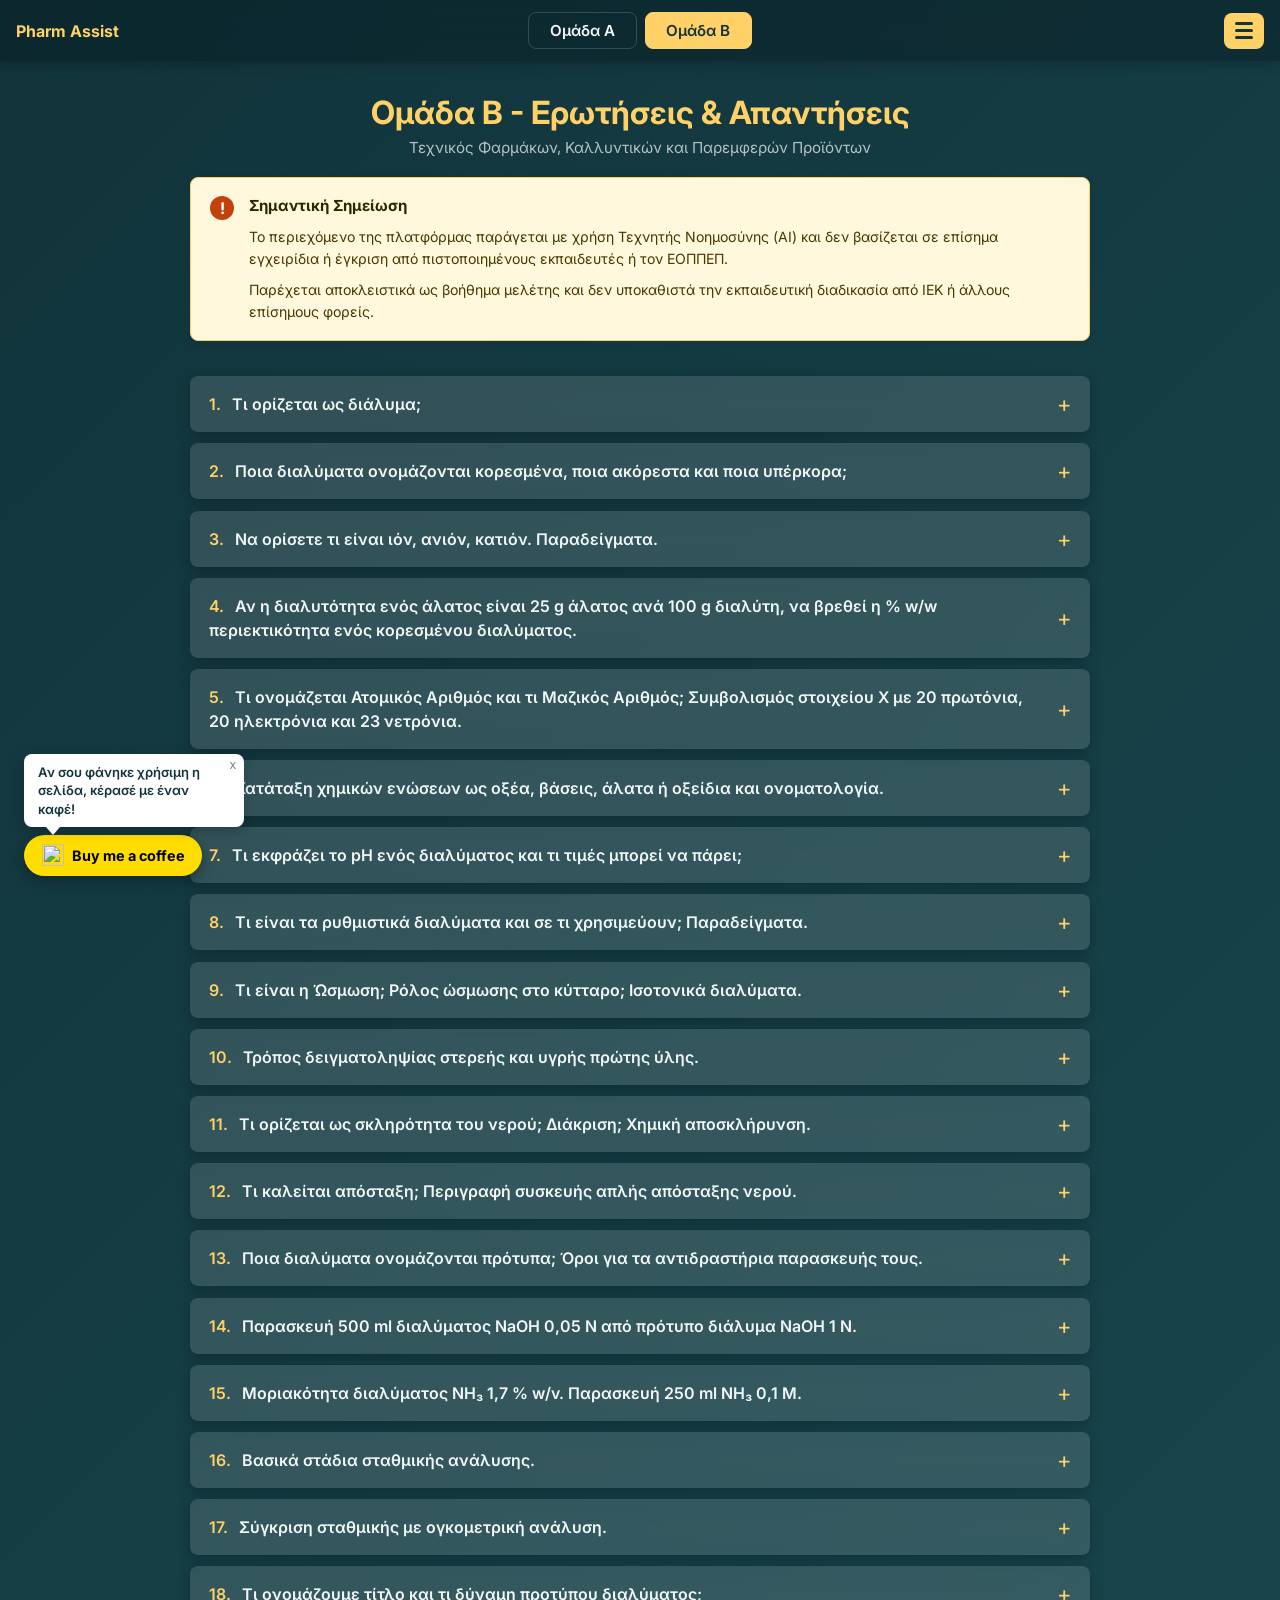
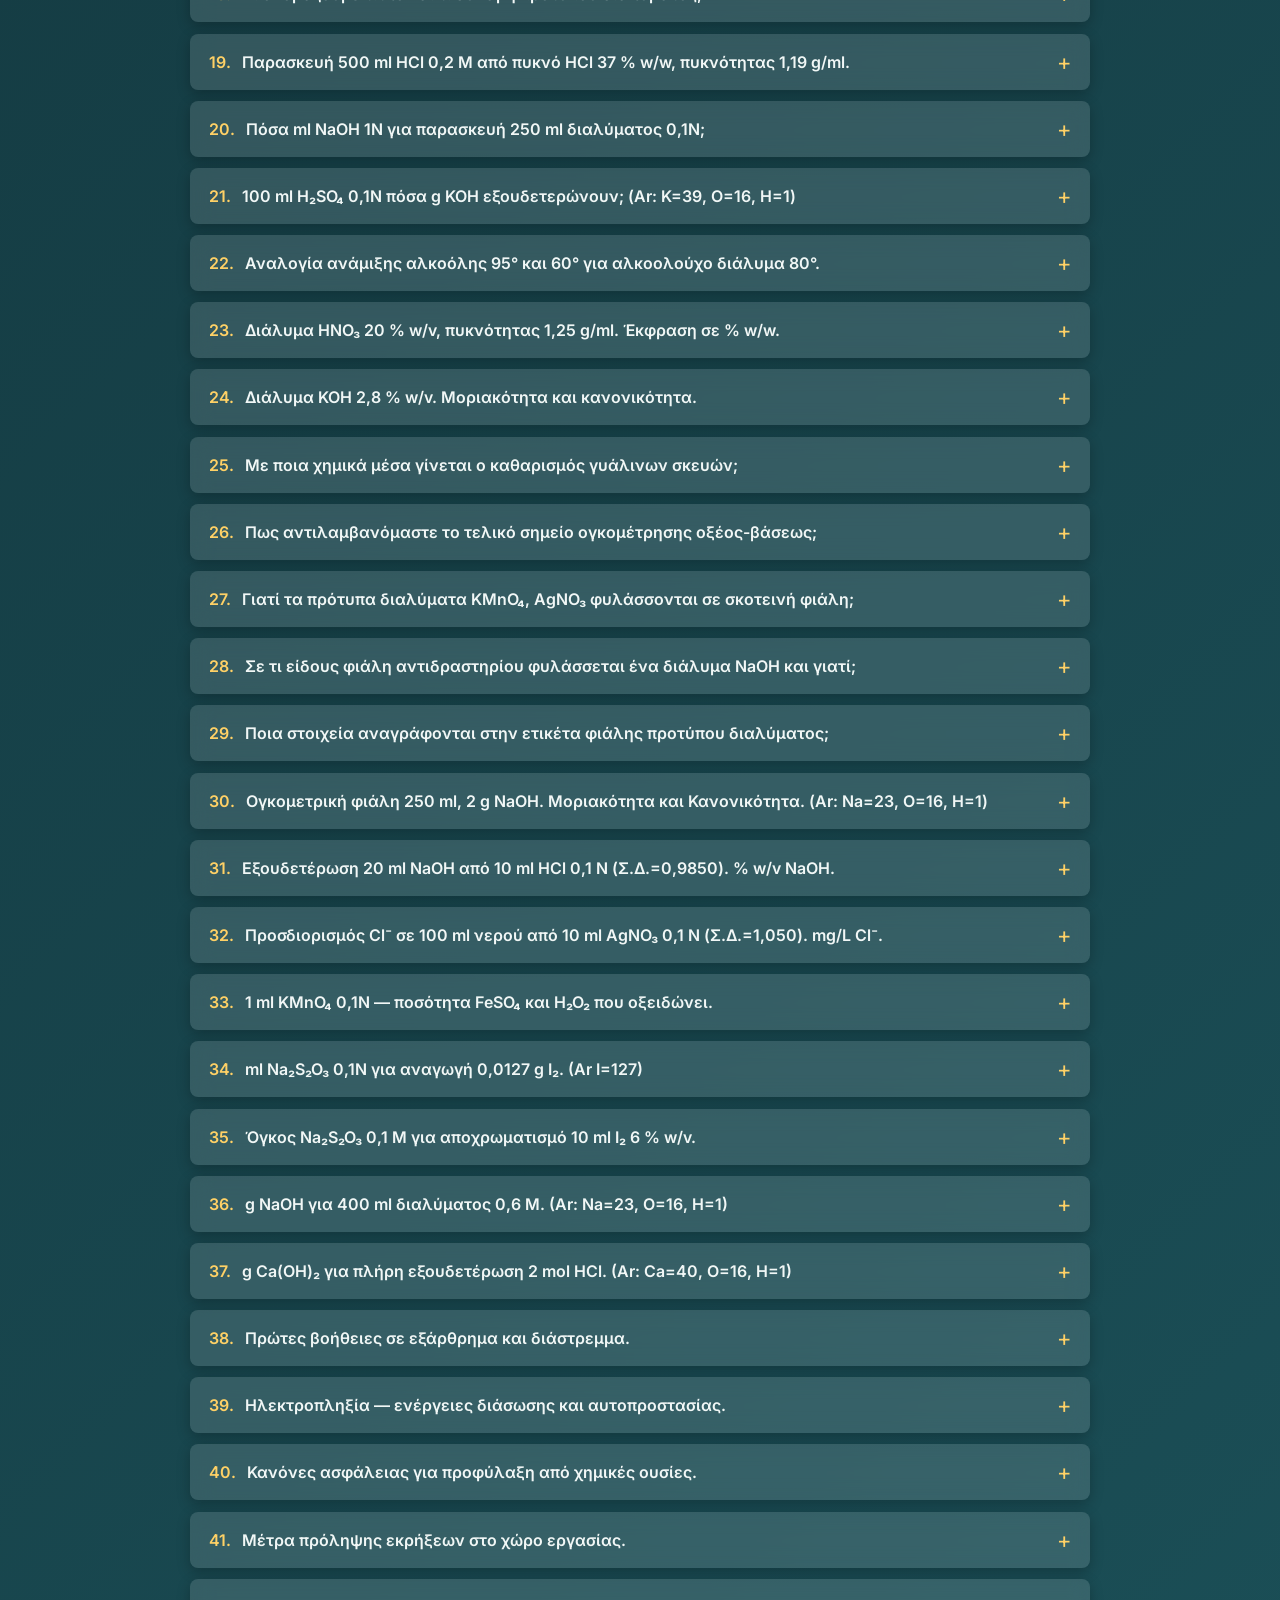
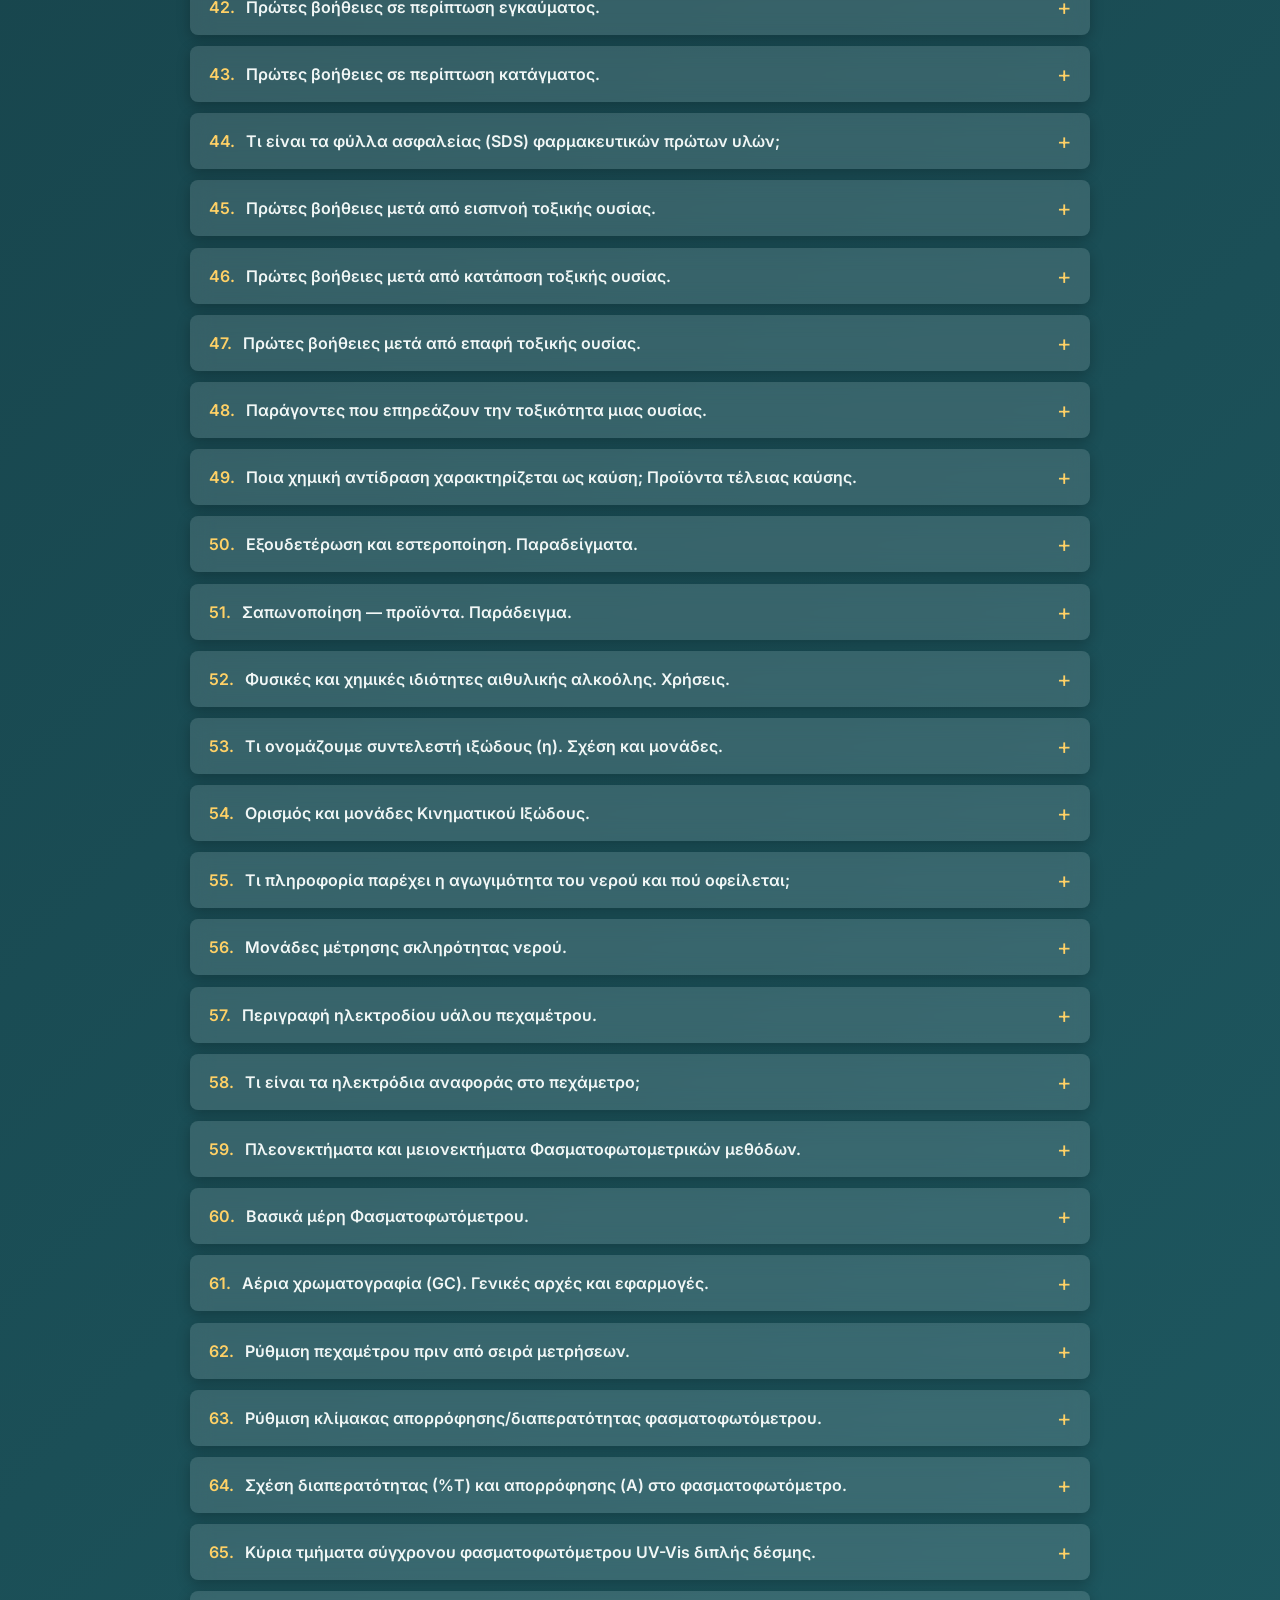
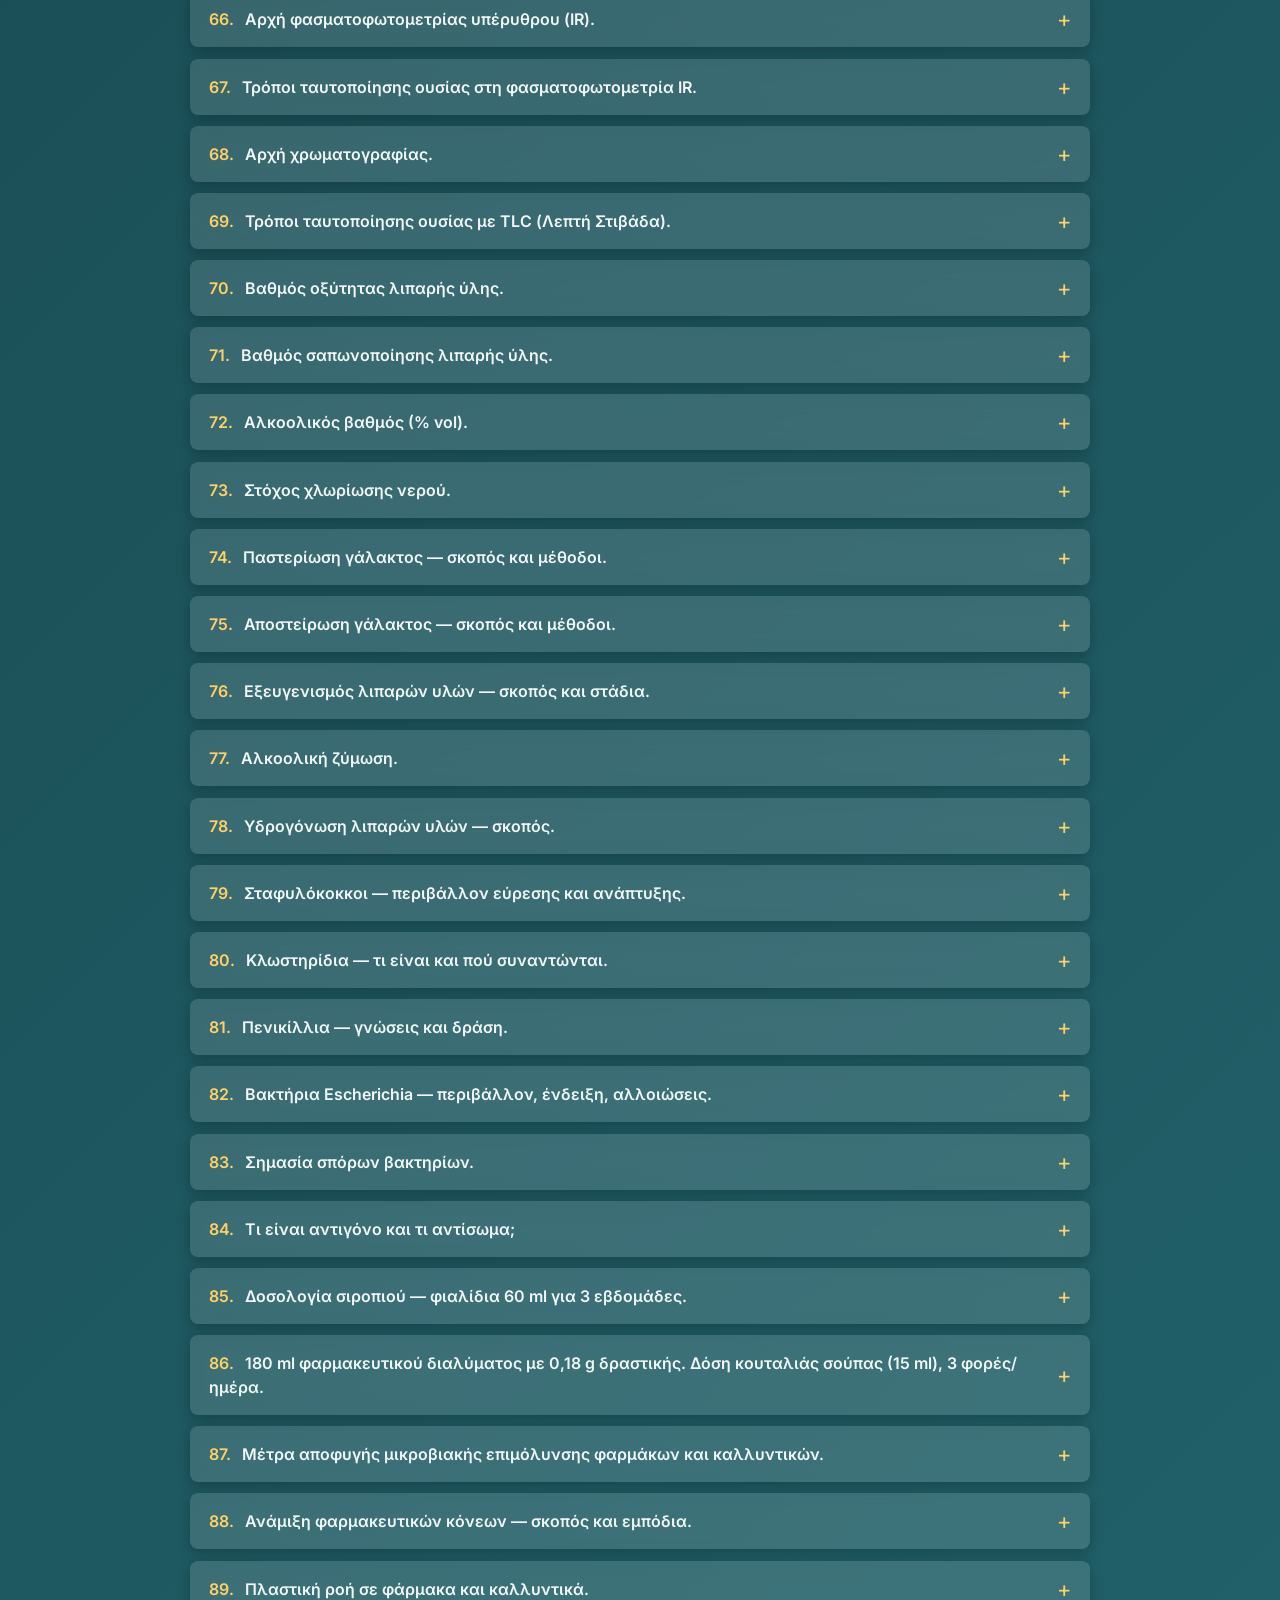
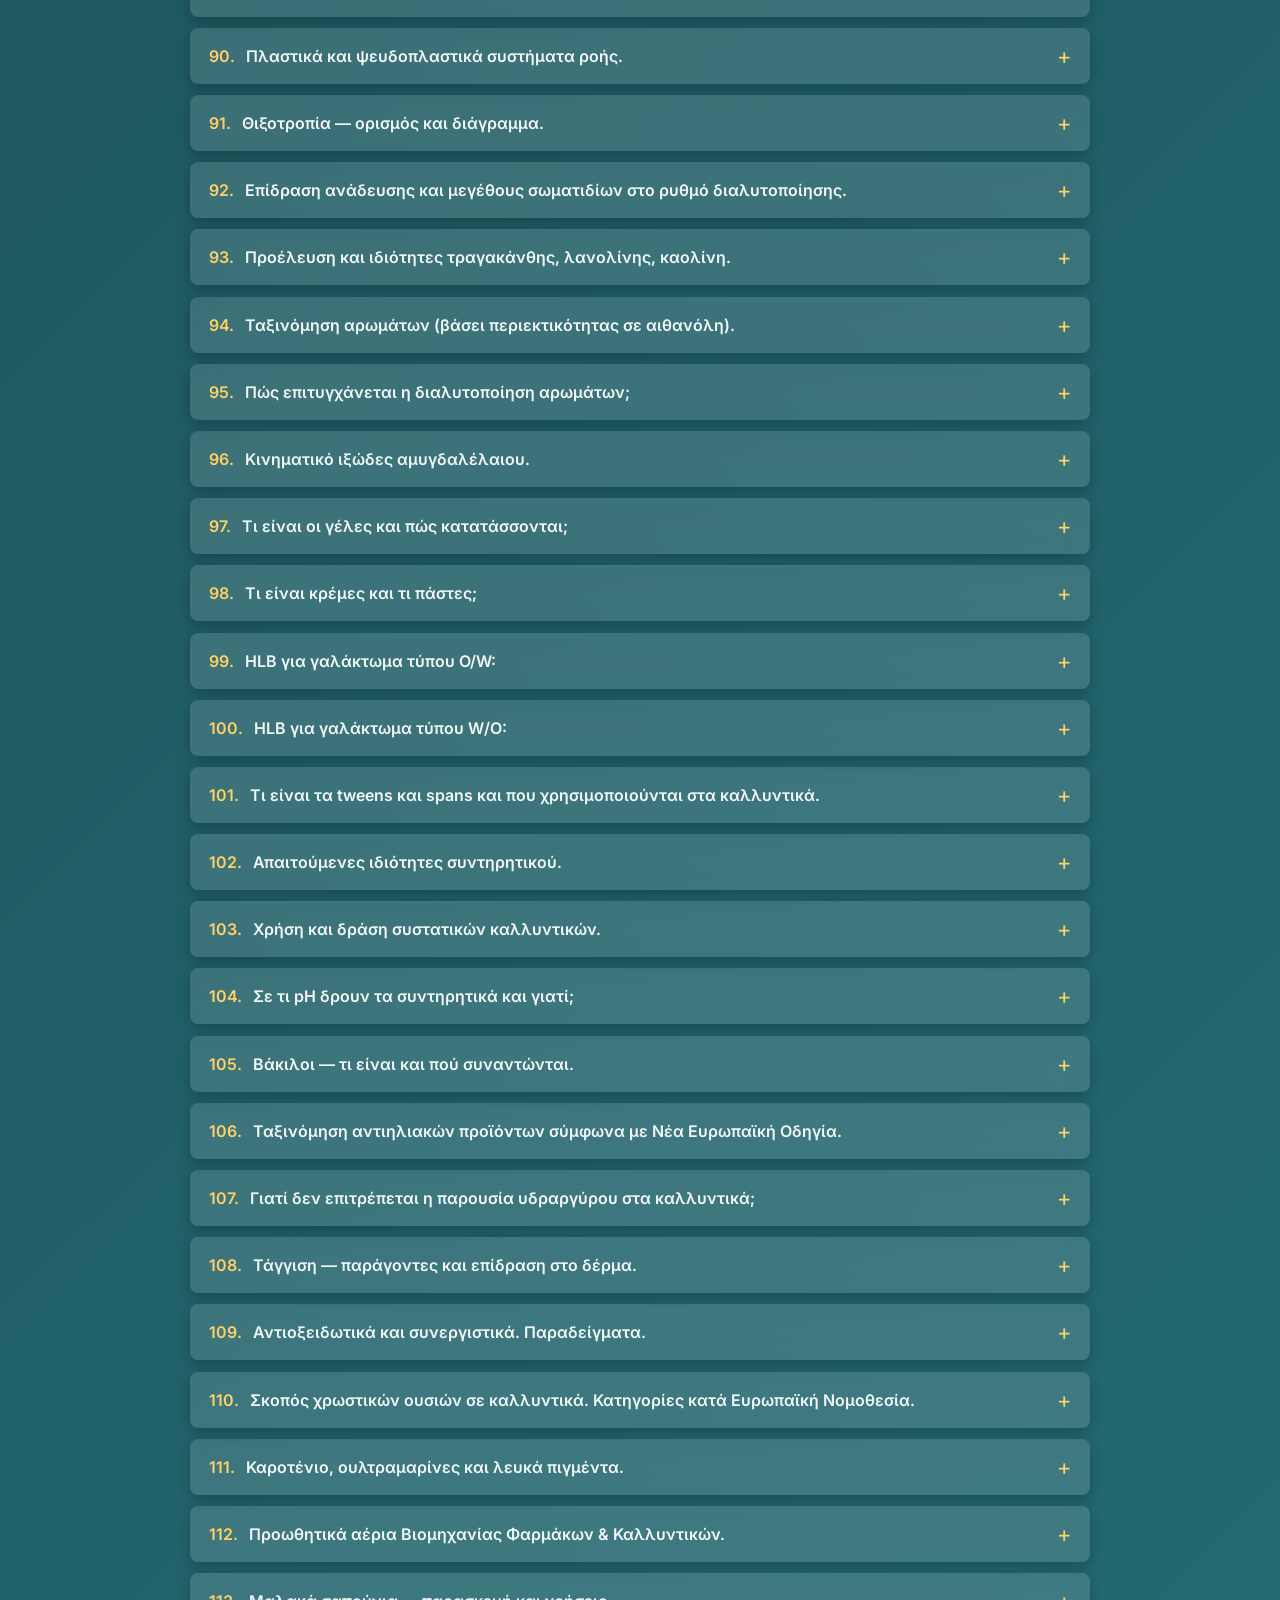
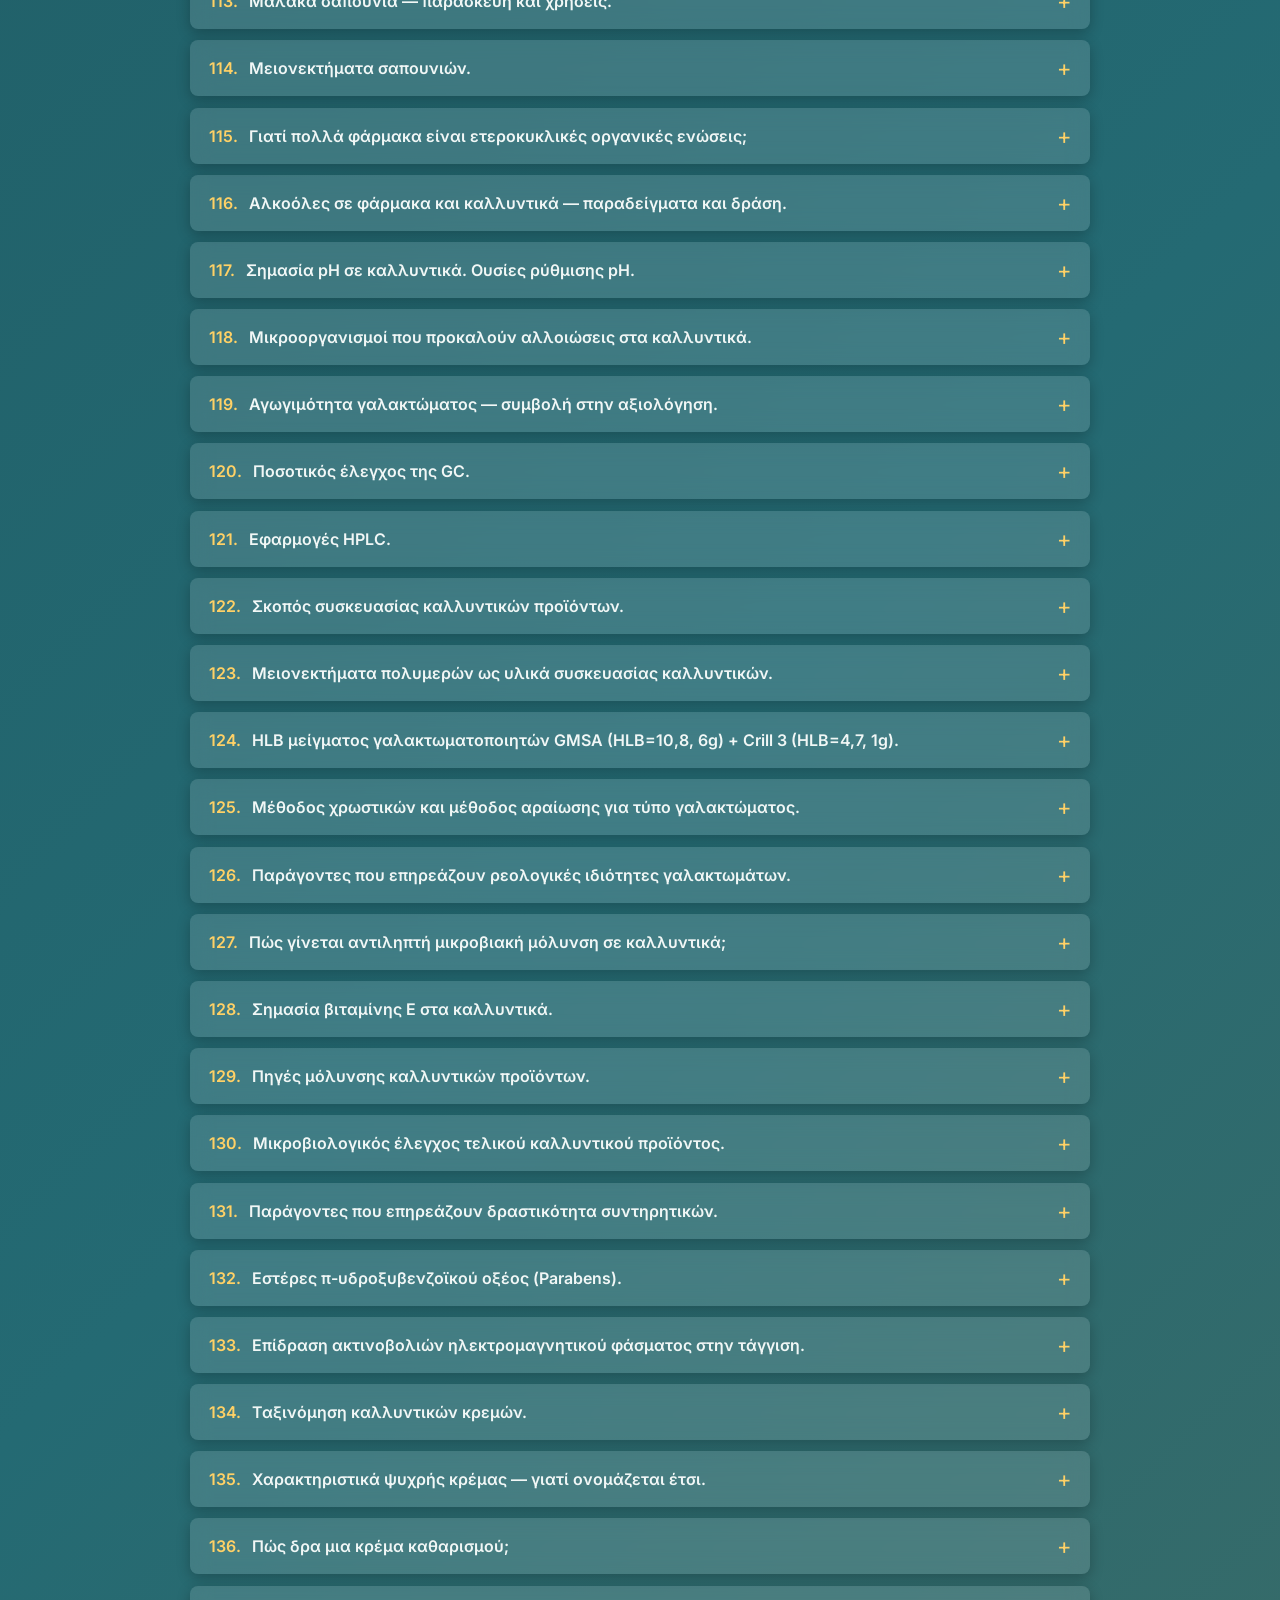
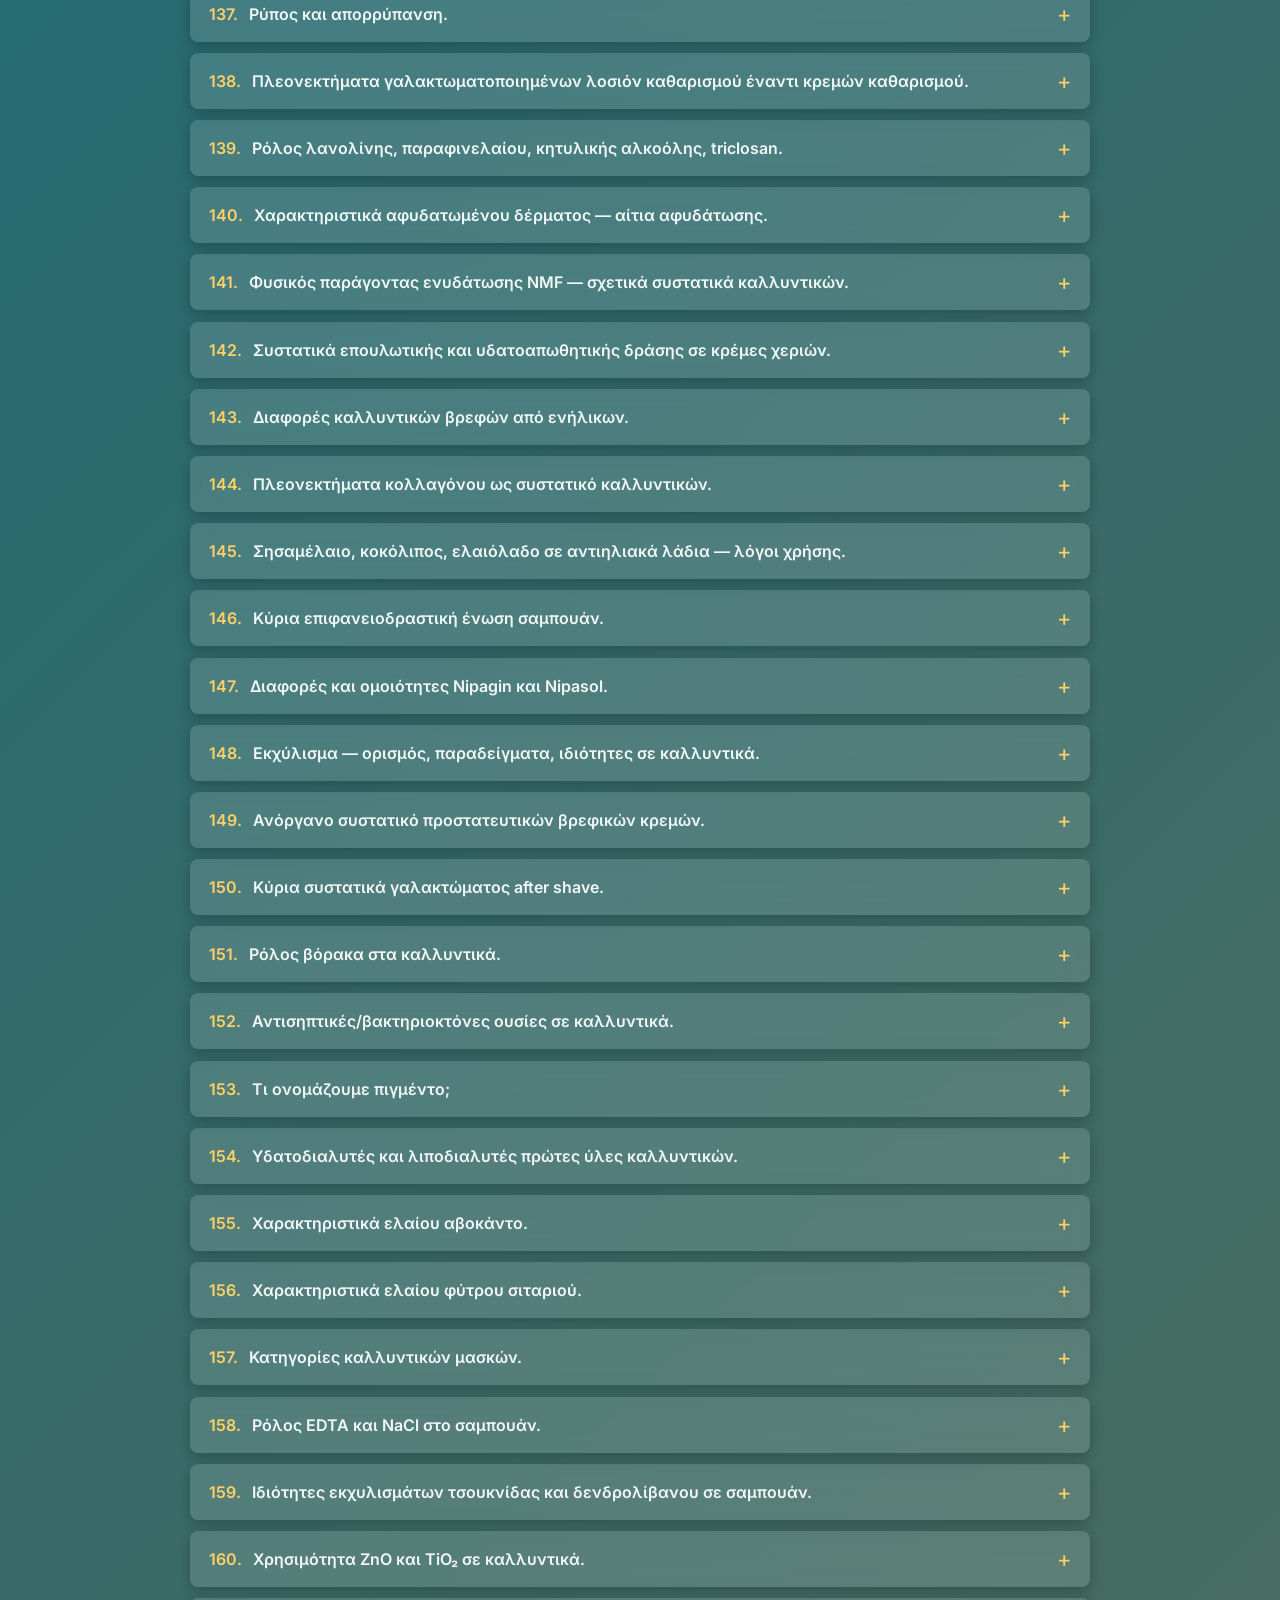
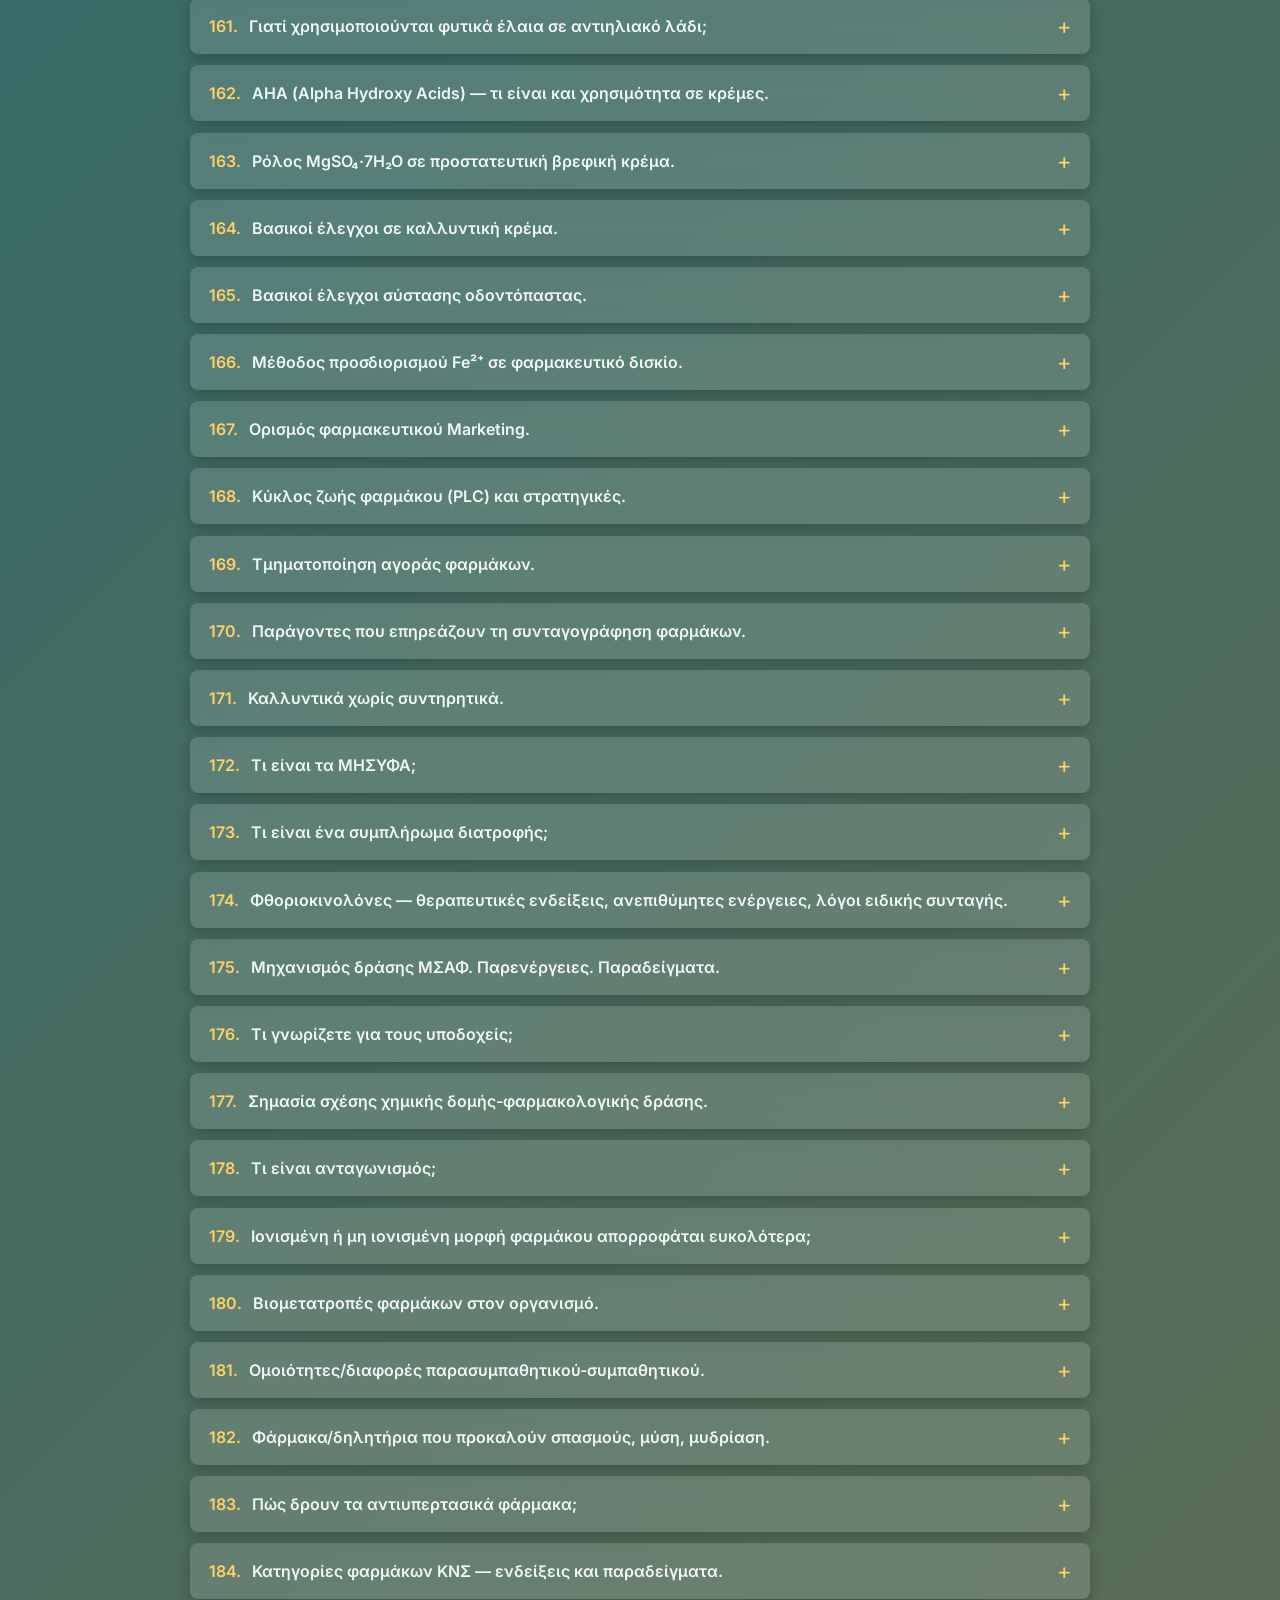
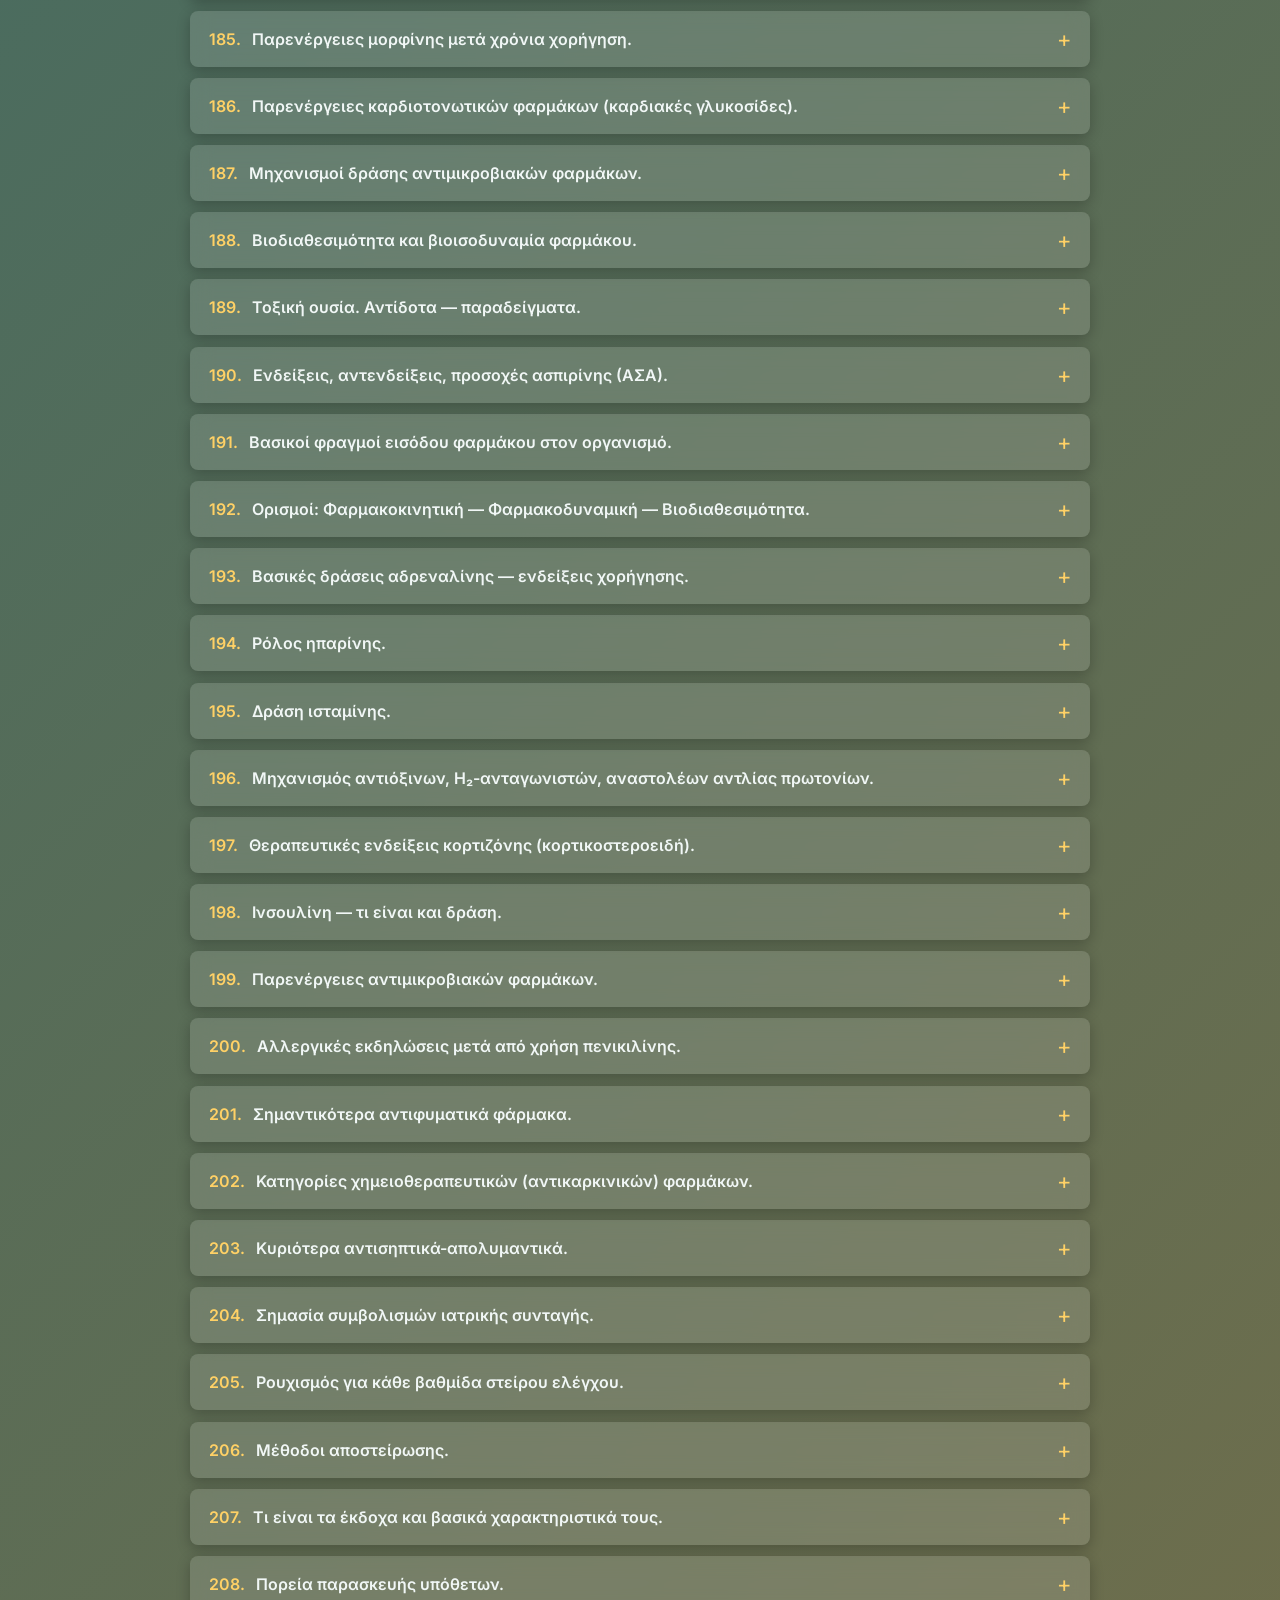
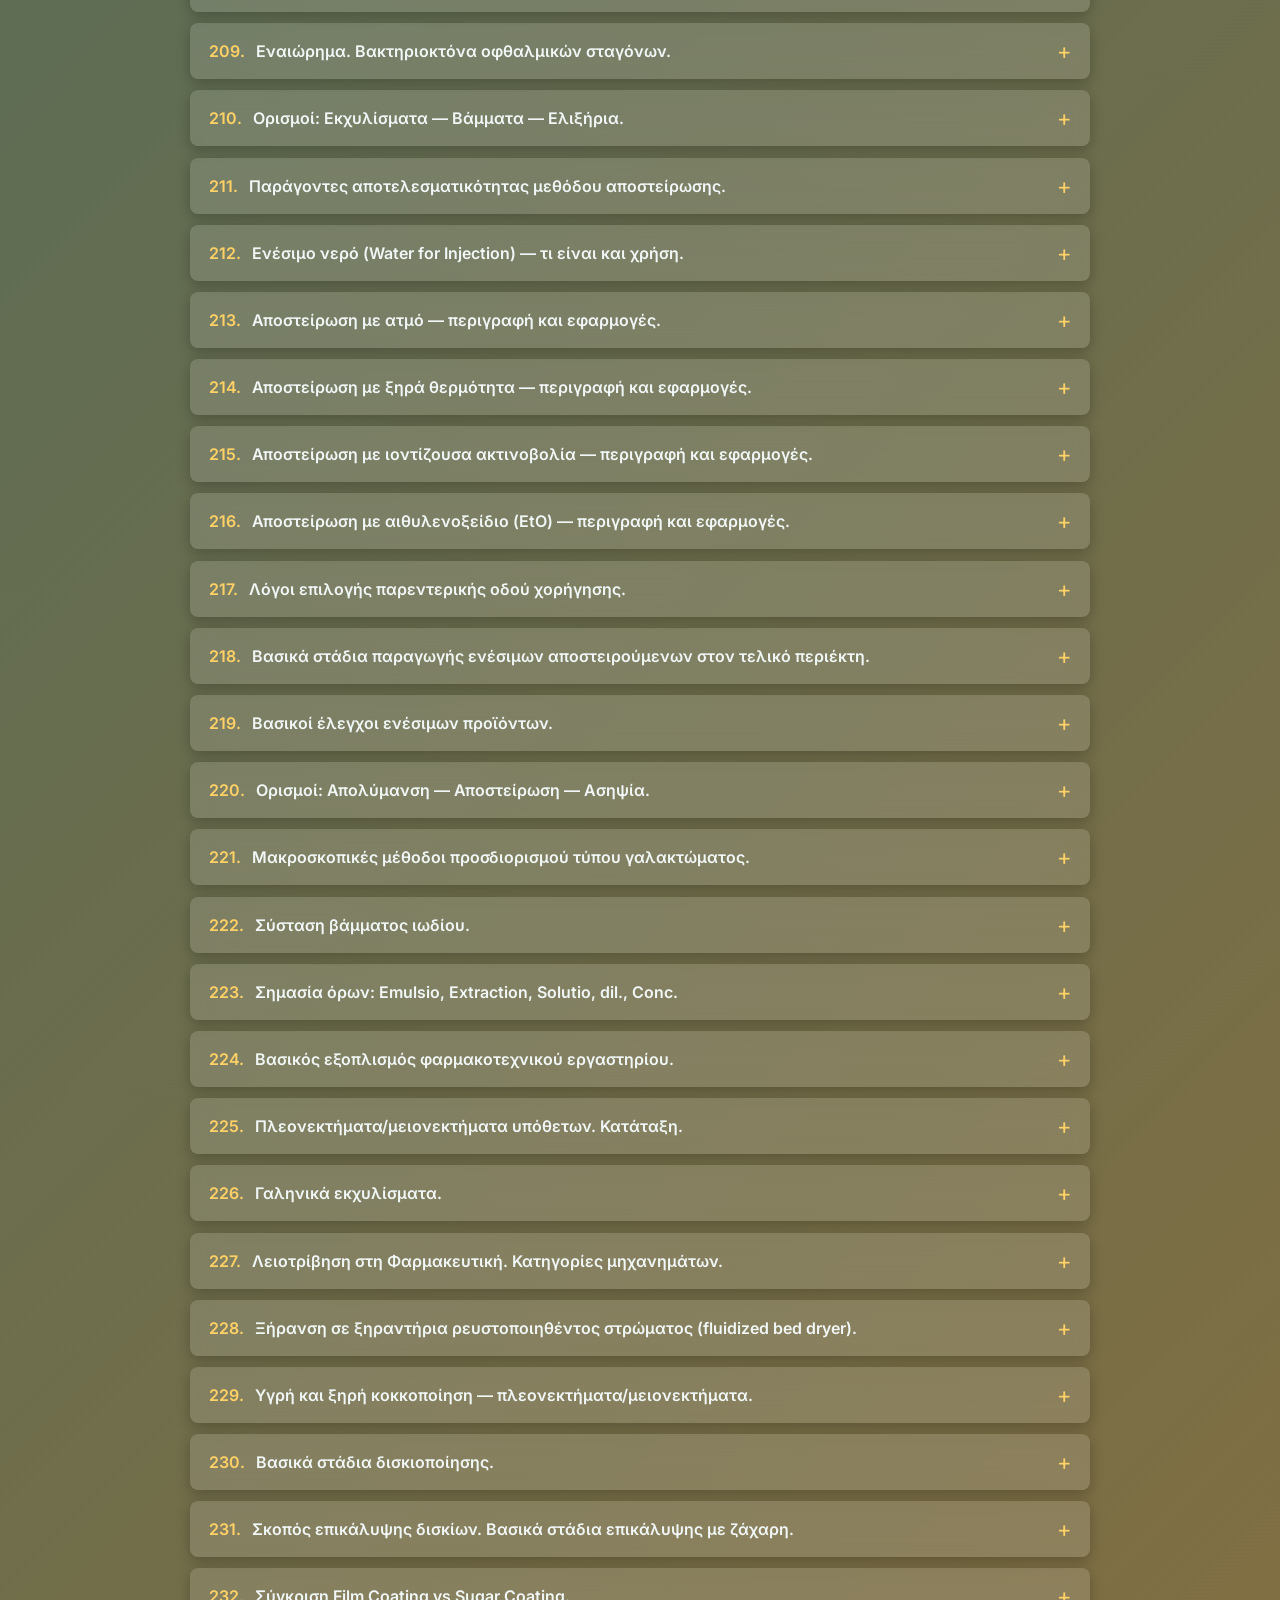
==== group_b.html @ 66faed08 "Add files via upload" ====
<!DOCTYPE html>
<html lang="el">
<head>
  <meta charset="UTF-8">
  <title>Pharm Assist - Ομάδα Β</title>
  <meta name="viewport" content="width=device-width, initial-scale=1">
  <link rel="preconnect" href="https://fonts.googleapis.com">
  <link rel="preconnect" href="https://fonts.gstatic.com" crossorigin>
  <link href="https://fonts.googleapis.com/css2?family=Inter:wght@400;600;700&display=swap" rel="stylesheet">
  <link rel="stylesheet" href="style.css">
</head>
<body>
  <nav>
    <div class="brand">Pharm Assist</div>
    <div class="nav-center">
      <a href="index.html">Ομάδα Α</a>
      <a href="group_b.html" class="active">Ομάδα Β</a>
    </div>
    <div class="nav-right">
      <button class="nav-menu-btn" id="menuBtn" aria-label="Μενού" aria-expanded="false">
        <span></span><span></span><span></span>
      </button>
      <div class="nav-dropdown" id="navDropdown">
        <a href="29_TEXNIKOS_FARMAKON_KALLYNTIKON_KAI_PAREMFERON_PROIONTON.pdf" target="_blank" rel="noopener">Κατάλογος Ερωτήσεων ΕΟΠΠΕΠ</a>
      </div>
    </div>
  </nav>

  <header>
    <h1>Ομάδα Β - Ερωτήσεις &amp; Απαντήσεις</h1>
    <p class="subtitle">Τεχνικός Φαρμάκων, Καλλυντικών και Παρεμφερών Προϊόντων</p>
  </header>

  <section class="disclaimer" aria-label="Σημαντική σημείωση">
    <div class="disclaimer-icon" aria-hidden="true">!</div>
    <div class="disclaimer-body">
      <div class="disclaimer-title">Σημαντική Σημείωση</div>
      <p>Το περιεχόμενο της πλατφόρμας παράγεται με χρήση Τεχνητής Νοημοσύνης (AI) και δεν βασίζεται σε επίσημα εγχειρίδια ή έγκριση από πιστοποιημένους εκπαιδευτές ή τον ΕΟΠΠΕΠ.</p>
      <p>Παρέχεται αποκλειστικά ως βοήθημα μελέτης και δεν υποκαθιστά την εκπαιδευτική διαδικασία από ΙΕΚ ή άλλους επίσημους φορείς.</p>
    </div>
  </section>

  <main id="qa"></main>

  <div class="bmc-wrapper" id="bmcWrapper">
    <div class="bmc-bubble" id="bmcBubble">
      Αν σου φάνηκε χρήσιμη η σελίδα, κέρασέ με έναν καφέ!
      <button class="bmc-close" id="bmcClose" title="Κλείσιμο" aria-label="Κλείσιμο">x</button>
    </div>
    <a href="https://www.buymeacoffee.com/markes12" target="_blank" rel="noopener" class="bmc-btn">
      <img src="https://cdn.buymeacoffee.com/buttons/bmc-new-btn-logo.svg" alt="">
      Buy me a coffee
    </a>
  </div>

  <script src="omada_b.js" defer></script>
  <script>
    const close = document.getElementById('bmcClose');
    const bubble = document.getElementById('bmcBubble');
    const btn = document.getElementById('menuBtn');
    const drop = document.getElementById('navDropdown');

    close.addEventListener('click', () => {
      bubble.style.display = 'none';
    });

    btn.addEventListener('click', () => {
      const isOpen = drop.classList.toggle('open');
      btn.setAttribute('aria-expanded', String(isOpen));
    });

    window.addEventListener('scroll', () => {
      if (window.scrollY > 10) {
        drop.classList.remove('open');
        btn.setAttribute('aria-expanded', 'false');
      }
    });

    document.addEventListener('click', e => {
      if (!btn.contains(e.target) && !drop.contains(e.target)) {
        drop.classList.remove('open');
        btn.setAttribute('aria-expanded', 'false');
      }
    });
  </script>
</body>
</html>
---- style.css ----
:root {
  --bg-gradient: linear-gradient(135deg, #12343b 0%, #246a73 52%, #8a6f3d 100%);
  --card-bg: rgba(255, 255, 255, 0.13);
  --card-hover: rgba(255, 255, 255, 0.2);
  --text-color: #f1f7f6;
  --muted-text: rgba(241, 247, 246, 0.72);
  --accent: #ffd166;
  --answer-bg: rgba(3, 20, 24, 0.28);
  --nav-bg: rgba(3, 20, 24, 0.34);
  --nav-border: rgba(255, 255, 255, 0.16);
  --font-family: 'Inter', sans-serif;
}

* {
  box-sizing: border-box;
}

body {
  margin: 0;
  font-family: var(--font-family);
  background: var(--bg-gradient);
  color: var(--text-color);
  min-height: 100vh;
  display: flex;
  flex-direction: column;
  align-items: center;
}

nav {
  width: 100%;
  background: var(--nav-bg);
  backdrop-filter: blur(12px);
  display: grid;
  grid-template-columns: 1fr auto 1fr;
  align-items: center;
  gap: 1rem;
  padding: 0.75rem 1rem;
  position: sticky;
  top: 0;
  z-index: 100;
  box-shadow: 0 2px 12px rgba(0, 0, 0, 0.25);
}

.brand {
  font-weight: 700;
  color: var(--accent);
  white-space: nowrap;
}

.nav-center {
  display: flex;
  justify-content: center;
  gap: 0.5rem;
}

.nav-right {
  display: flex;
  justify-content: flex-end;
  position: relative;
}

nav a {
  color: var(--text-color);
  text-decoration: none;
  font-weight: 600;
  font-size: 0.95rem;
  padding: 0.5rem 1.3rem;
  border-radius: 8px;
  border: 1.5px solid var(--nav-border);
  transition: background 0.2s, color 0.2s, border-color 0.2s;
}

nav a:hover {
  background: rgba(255, 255, 255, 0.12);
  border-color: var(--accent);
}

nav a.active {
  background: var(--accent);
  color: #12343b;
  border-color: var(--accent);
}

.nav-menu-btn {
  background: var(--accent);
  border: none;
  border-radius: 8px;
  padding: 0.45rem 0.7rem;
  cursor: pointer;
  display: flex;
  flex-direction: column;
  justify-content: center;
  gap: 4px;
  width: 40px;
  height: 36px;
}

.nav-menu-btn span {
  display: block;
  width: 100%;
  height: 3px;
  background: #12343b;
  border-radius: 2px;
}

.nav-dropdown {
  display: none;
  position: absolute;
  top: calc(100% + 8px);
  right: 0;
  background: #eef8f6;
  border: 1.5px solid #84c8bf;
  border-radius: 10px;
  padding: 0.75rem 1rem;
  min-width: 260px;
  box-shadow: 0 6px 18px rgba(0, 0, 0, 0.22);
  z-index: 200;
  white-space: nowrap;
}

.nav-dropdown.open {
  display: block;
}

.nav-dropdown a {
  color: #12343b;
  font-weight: 700;
  font-size: 0.92rem;
  text-decoration: underline;
  border: none;
  padding: 0;
  background: transparent;
  display: inline;
}

.nav-dropdown a:hover {
  color: #246a73;
  background: transparent;
  border: none;
}

header {
  text-align: center;
  padding: 2rem 1rem 1.2rem;
}

header h1 {
  margin: 0 0 0.4rem;
  font-size: 2rem;
  font-weight: 700;
  color: var(--accent);
}

header p.subtitle {
  margin: 0;
  font-size: 0.95rem;
  color: var(--muted-text);
}

main {
  width: 90%;
  max-width: 900px;
  margin-bottom: 3rem;
}

.item {
  background: var(--card-bg);
  backdrop-filter: blur(10px);
  border-radius: 8px;
  margin: 0.7rem 0;
  overflow: hidden;
  box-shadow: 0 4px 14px rgba(0, 0, 0, 0.24);
  transition: box-shadow 0.2s ease;
}

.item:hover {
  box-shadow: 0 6px 20px rgba(0, 0, 0, 0.32);
}

.question {
  padding: 1rem 3rem 1rem 1.2rem;
  cursor: pointer;
  font-weight: 600;
  font-size: 1rem;
  position: relative;
  line-height: 1.5;
  background: transparent;
  transition: background 0.2s ease;
  user-select: none;
}

.question:hover {
  background: var(--card-hover);
}

.q-number {
  color: var(--accent);
  margin-right: 0.4rem;
}

.question::after {
  content: '+';
  position: absolute;
  right: 1.2rem;
  top: 50%;
  transform: translateY(-50%);
  font-size: 1.4rem;
  font-weight: 400;
  color: var(--accent);
  transition: transform 0.3s ease;
  line-height: 1;
}

.item.active .question::after {
  transform: translateY(-50%) rotate(45deg);
}

.answer {
  max-height: 0;
  overflow: hidden;
  transition: max-height 0.4s ease, padding 0.4s ease;
  padding: 0 1.2rem;
  background: var(--answer-bg);
  font-size: 0.97rem;
  line-height: 1.7;
}

.item.active .answer {
  max-height: none;
  padding: 1rem 1.2rem 1.2rem;
}

.answer p {
  margin: 0 0 0.85rem;
}

.answer p:last-child {
  margin-bottom: 0;
}

.answer ul,
.answer ol {
  margin: 0.35rem 0 0.85rem;
  padding-left: 1.35rem;
}

.answer li {
  margin: 0.25rem 0;
}

.answer table {
  border-collapse: collapse;
  width: 100%;
  margin: 0.5rem 0 0.9rem;
  font-size: 0.93rem;
  overflow-wrap: anywhere;
}

.answer table th,
.answer table td {
  border: 1px solid rgba(255, 255, 255, 0.22);
  padding: 0.45rem 0.65rem;
  text-align: left;
  vertical-align: top;
}

.answer table th {
  background: rgba(255, 209, 102, 0.16);
  color: var(--accent);
  font-weight: 700;
}

.disclaimer {
  width: 90%;
  max-width: 900px;
  background: #fff8dc;
  border: 1.5px solid #f4d06f;
  border-radius: 8px;
  padding: 1rem 1.2rem;
  margin: 0 auto 1.5rem;
  display: flex;
  gap: 0.9rem;
  align-items: flex-start;
  box-shadow: 0 2px 8px rgba(0, 0, 0, 0.08);
}

.disclaimer-icon {
  width: 1.5rem;
  height: 1.5rem;
  border-radius: 50%;
  background: #c2410c;
  color: #fff;
  font-weight: 700;
  display: grid;
  place-items: center;
  flex-shrink: 0;
  margin-top: 2px;
}

.disclaimer-body {
  color: #4a3800;
  font-size: 0.88rem;
  line-height: 1.6;
}

.disclaimer-body p {
  margin: 0 0 0.5rem;
}

.disclaimer-body p:last-child {
  margin-bottom: 0;
}

.disclaimer-title {
  font-weight: 700;
  font-size: 0.95rem;
  margin-bottom: 0.5rem;
  color: #2f2600;
}

.bmc-wrapper {
  position: fixed;
  bottom: 1.5rem;
  left: 1.5rem;
  z-index: 999;
  display: flex;
  flex-direction: column;
  align-items: flex-start;
  gap: 0.5rem;
}

.bmc-bubble {
  background: #fff;
  color: #12343b;
  font-family: var(--font-family);
  font-size: 0.82rem;
  font-weight: 600;
  padding: 0.55rem 1.5rem 0.55rem 0.85rem;
  border-radius: 8px;
  box-shadow: 0 4px 14px rgba(0, 0, 0, 0.2);
  max-width: 220px;
  line-height: 1.4;
  position: relative;
  animation: bmc-bounce 3s ease-in-out infinite;
}

.bmc-bubble::after {
  content: '';
  position: absolute;
  bottom: -8px;
  left: 1.4rem;
  border-width: 8px 7px 0 7px;
  border-style: solid;
  border-color: #fff transparent transparent transparent;
}

.bmc-close {
  position: absolute;
  top: 5px;
  right: 8px;
  background: none;
  border: none;
  cursor: pointer;
  font-size: 0.78rem;
  color: #777;
  line-height: 1;
  padding: 0;
}

.bmc-close:hover {
  color: #222;
}

@keyframes bmc-bounce {
  0%, 100% { transform: translateY(0); }
  50% { transform: translateY(-5px); }
}

.bmc-btn {
  display: flex;
  align-items: center;
  gap: 0.5rem;
  background: #ffdd00;
  color: #000;
  font-family: var(--font-family);
  font-weight: 700;
  font-size: 0.9rem;
  text-decoration: none;
  padding: 0.6rem 1.1rem;
  border-radius: 50px;
  box-shadow: 0 4px 14px rgba(0, 0, 0, 0.35);
  transition: transform 0.2s ease, box-shadow 0.2s ease;
  white-space: nowrap;
}

.bmc-btn:hover {
  transform: translateY(-3px);
  box-shadow: 0 7px 20px rgba(0, 0, 0, 0.45);
}

.bmc-btn img {
  width: 22px;
  height: 22px;
}

@media (max-width: 720px) {
  nav {
    grid-template-columns: 1fr auto;
    gap: 0.75rem;
  }

  .brand {
    display: none;
  }

  .nav-center {
    justify-content: flex-start;
  }

  nav a {
    font-size: 0.9rem;
    padding: 0.48rem 0.85rem;
  }

  header h1 {
    font-size: 1.5rem;
  }

  main,
  .disclaimer {
    width: calc(100% - 1.5rem);
  }

  .question {
    font-size: 0.95rem;
  }

  .bmc-wrapper {
    left: 0.75rem;
    bottom: 0.75rem;
  }

  .bmc-bubble {
    display: none;
  }
}
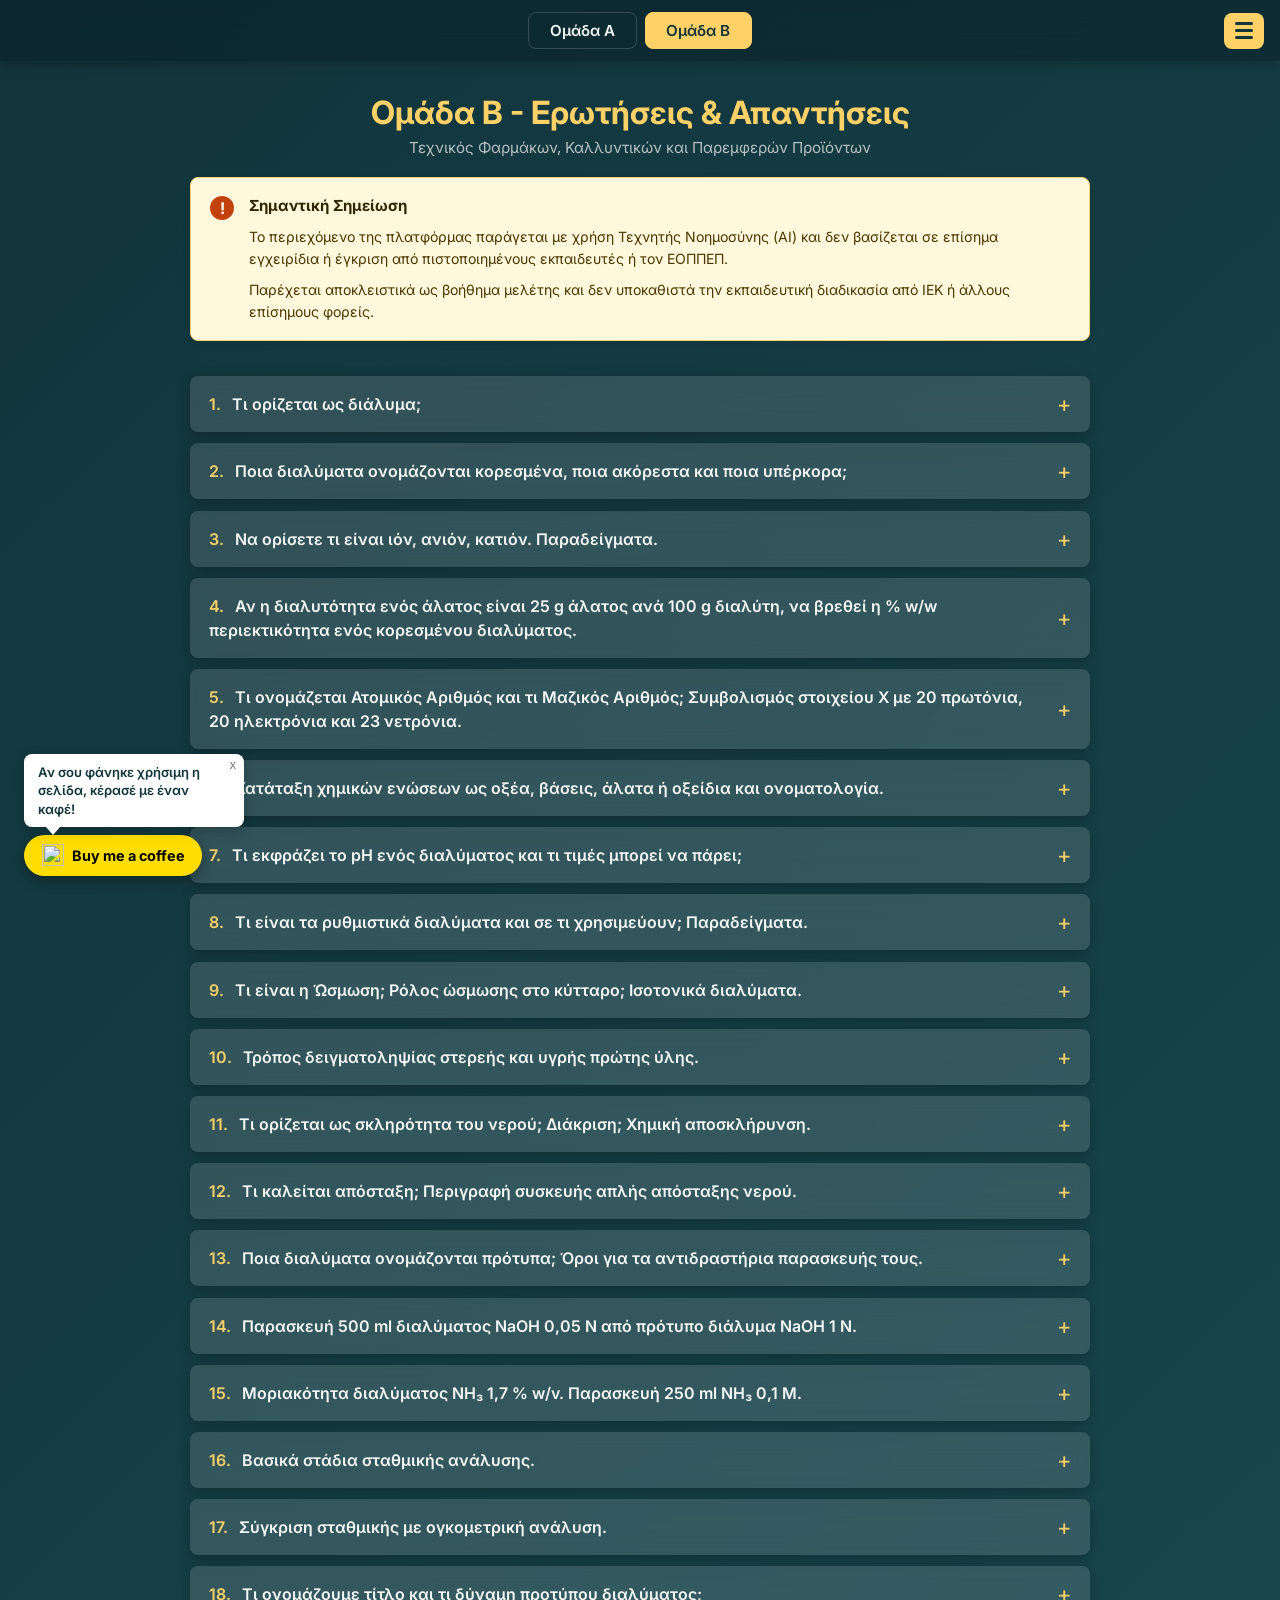
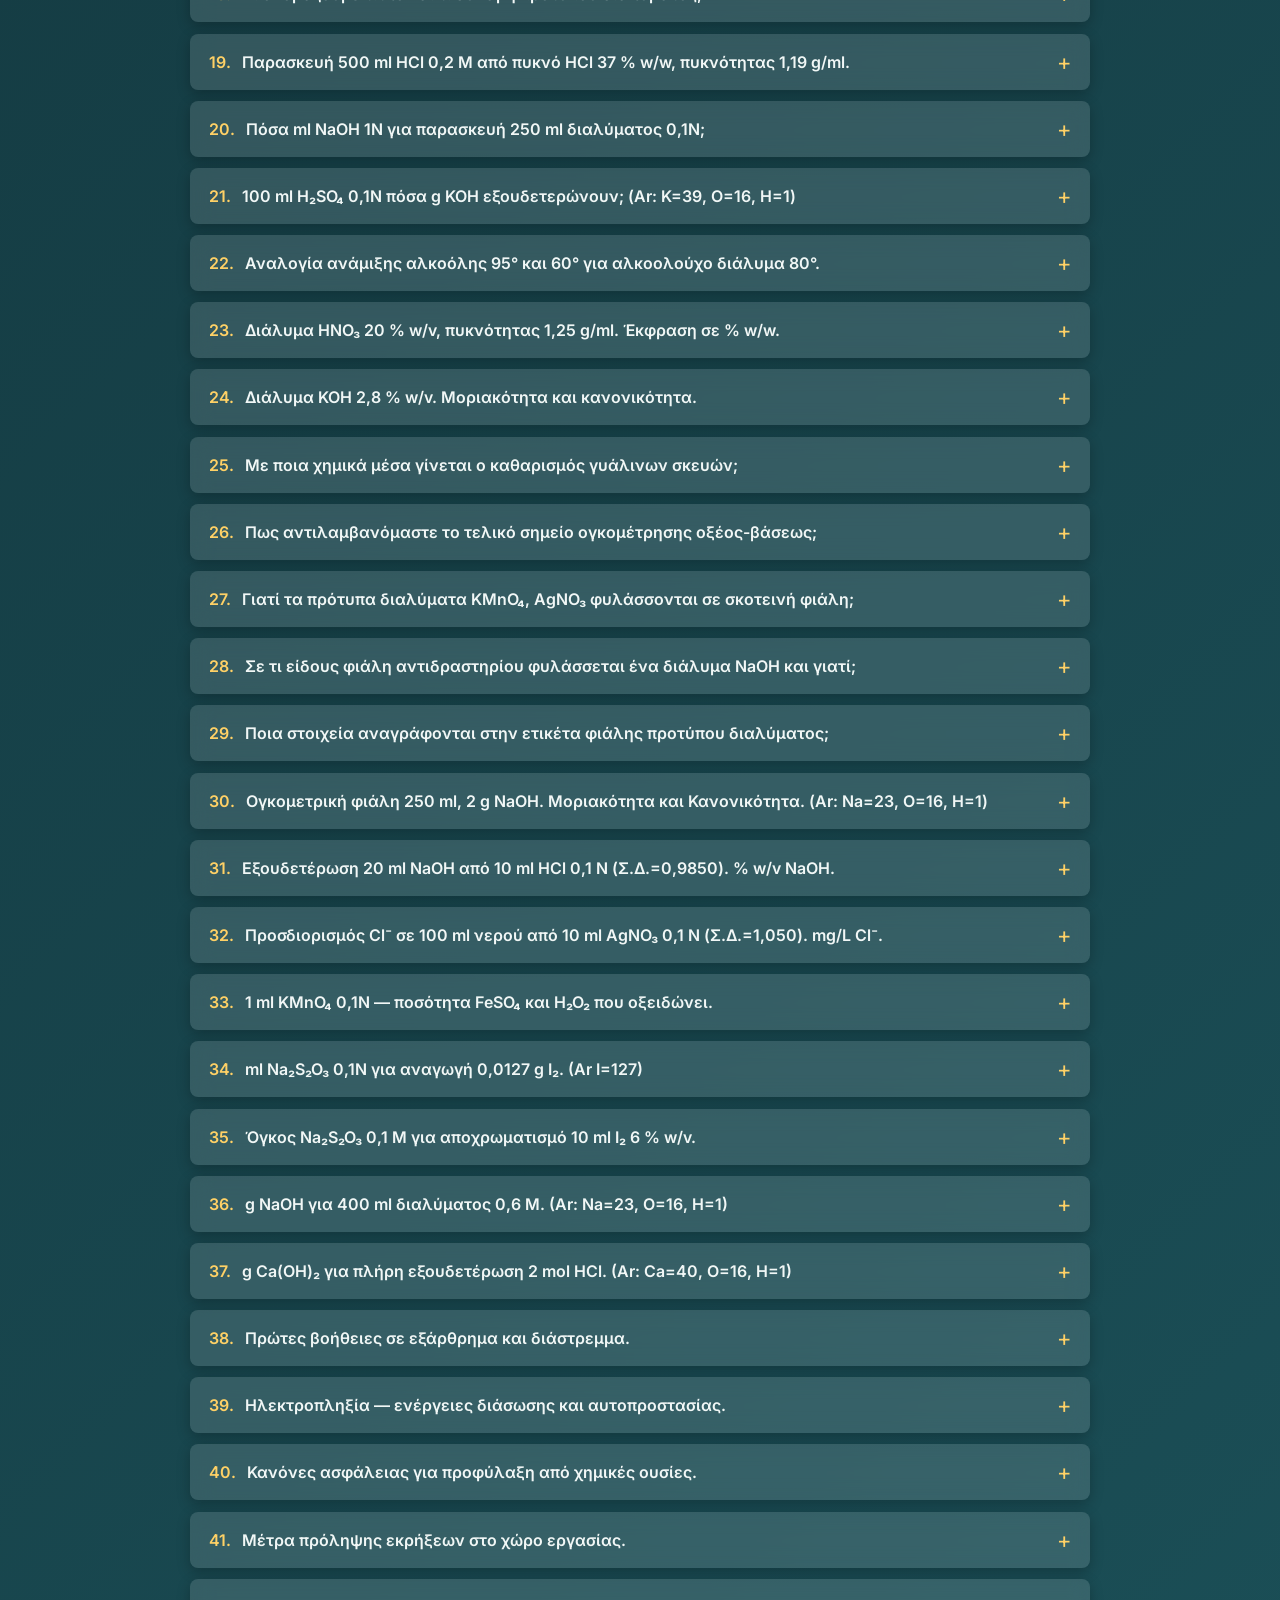
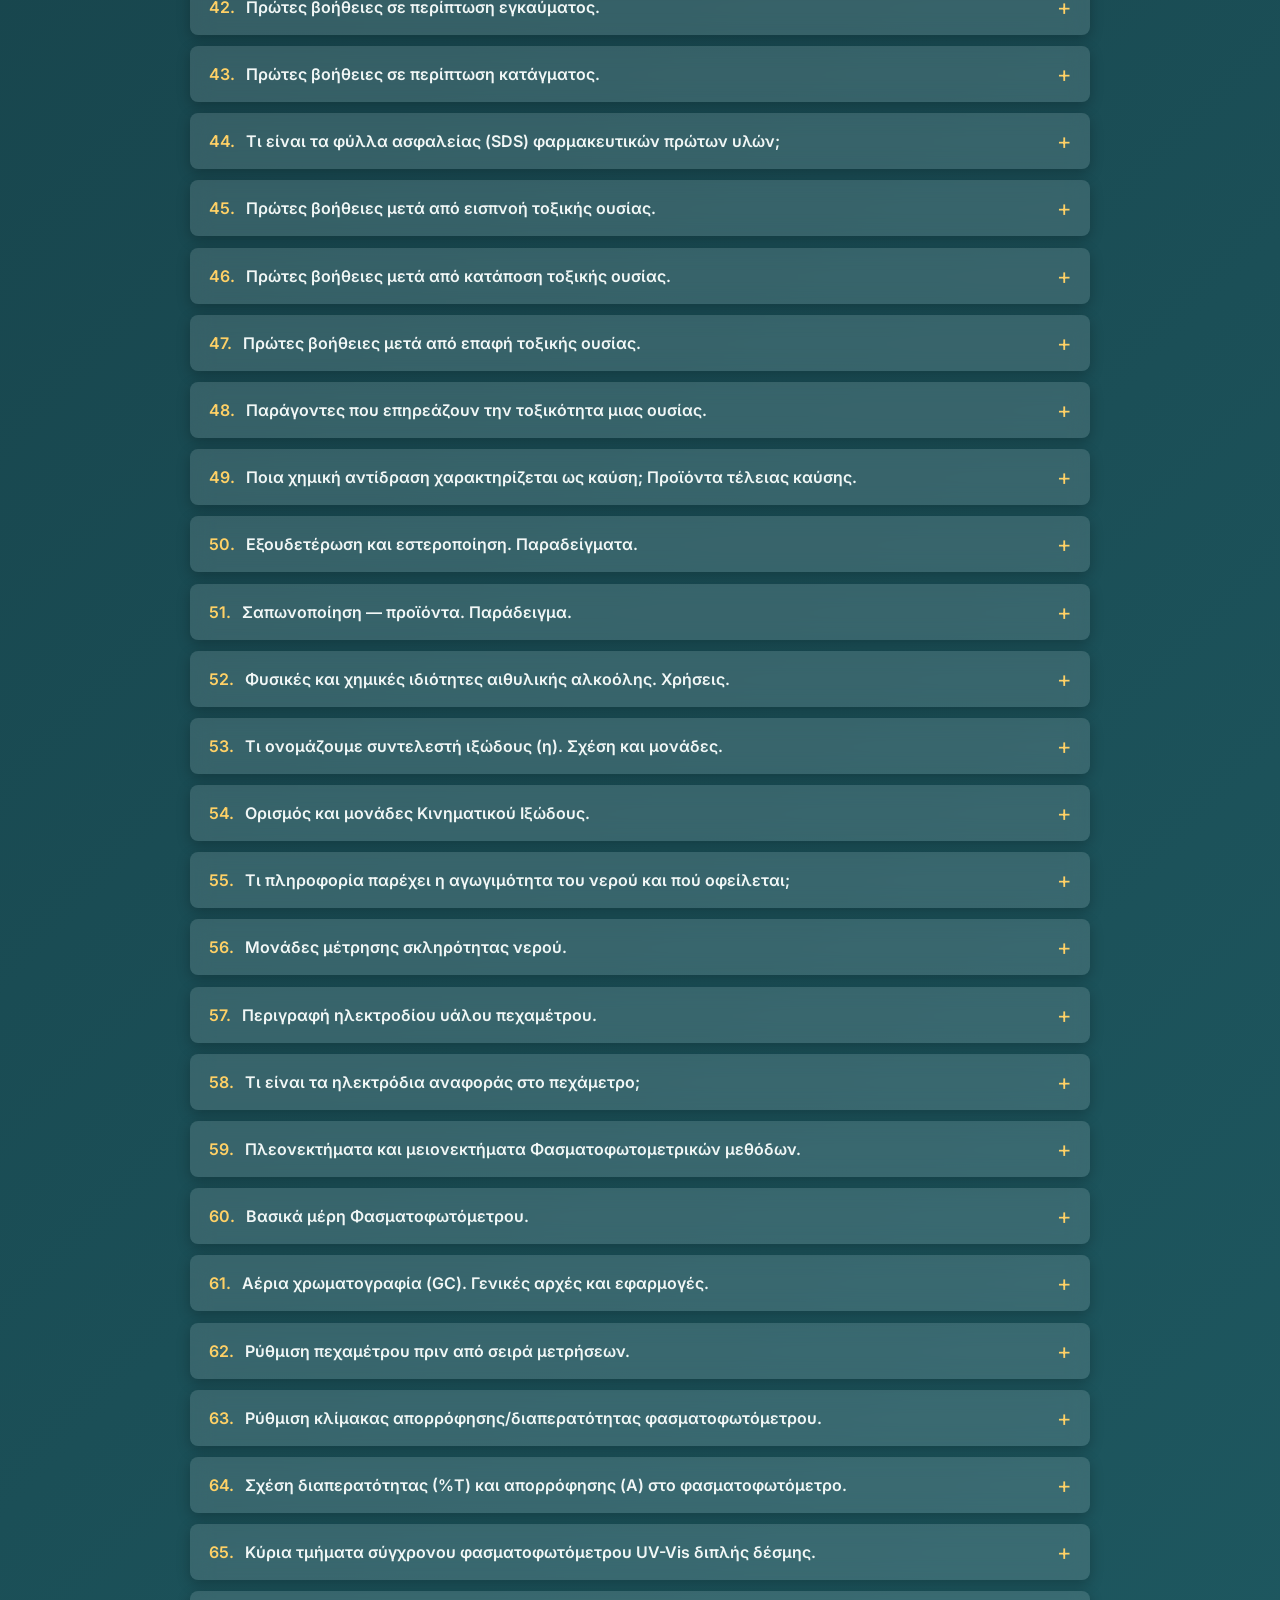
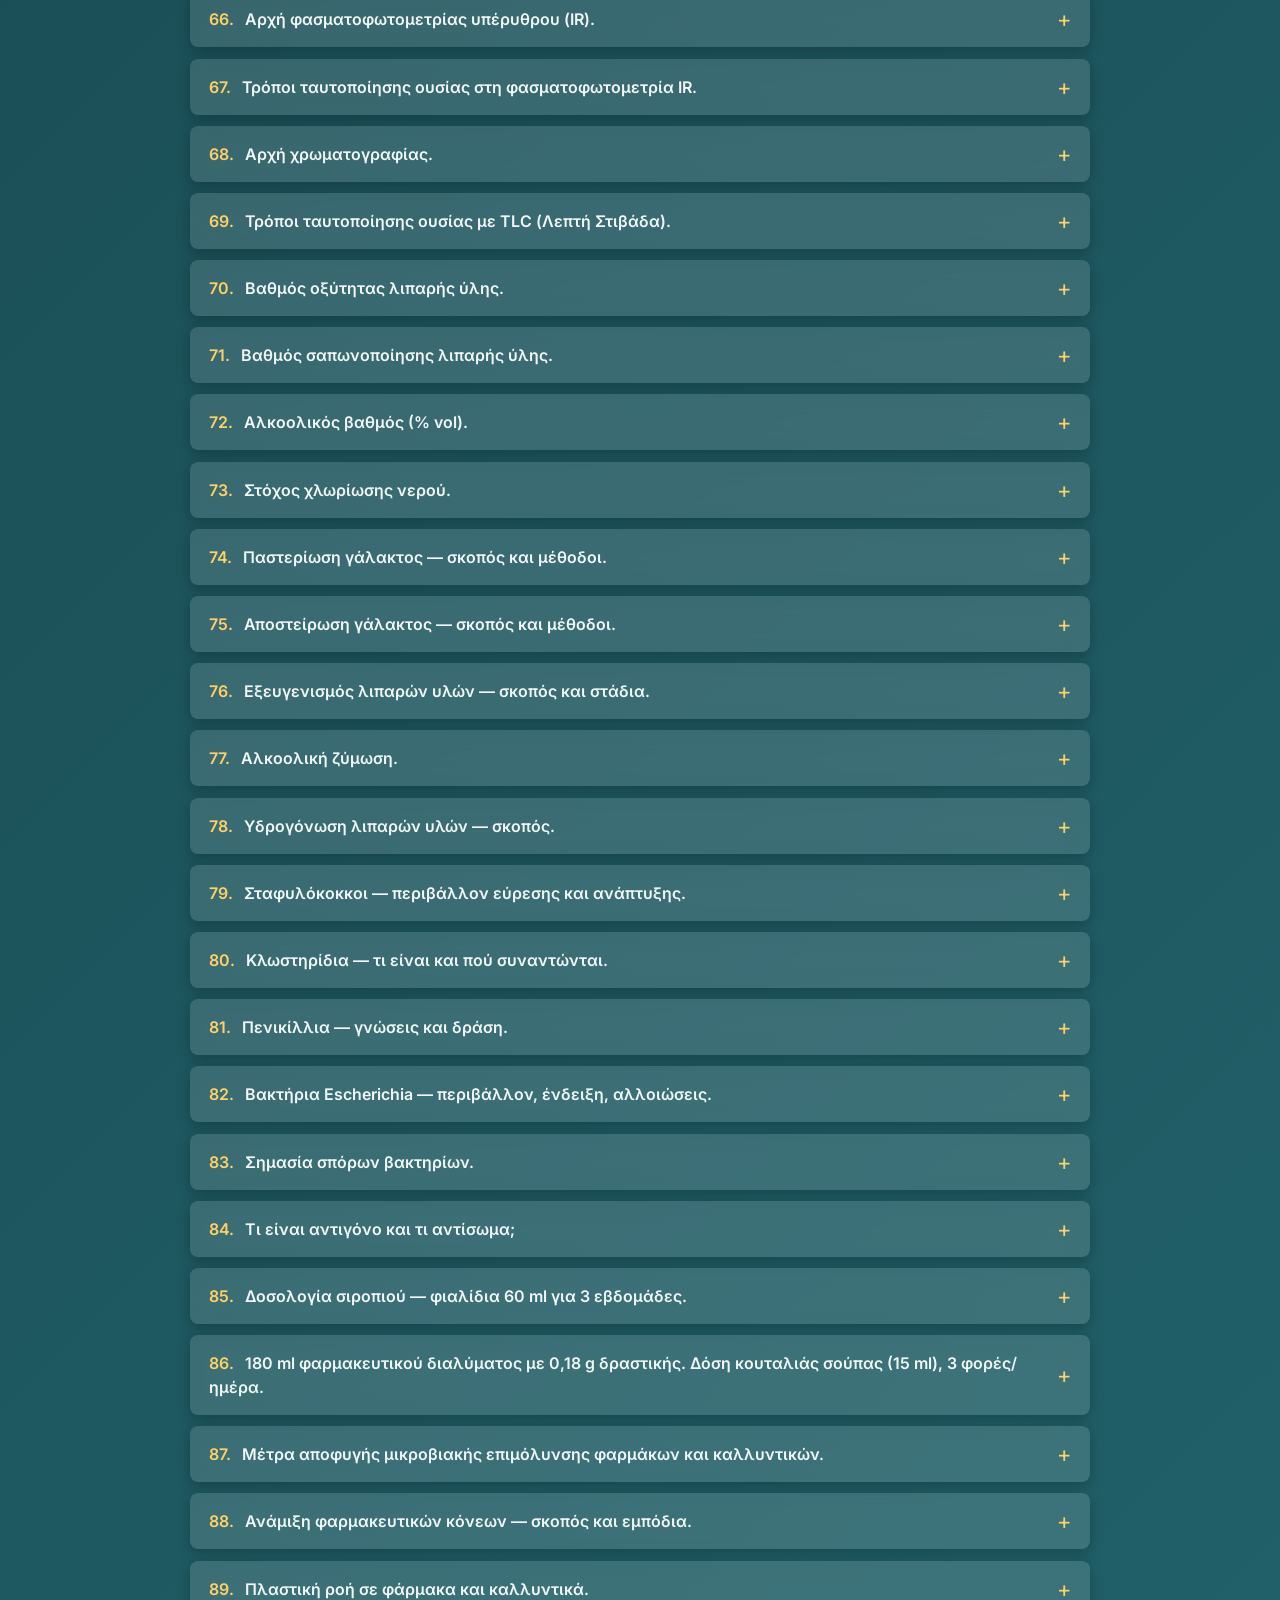
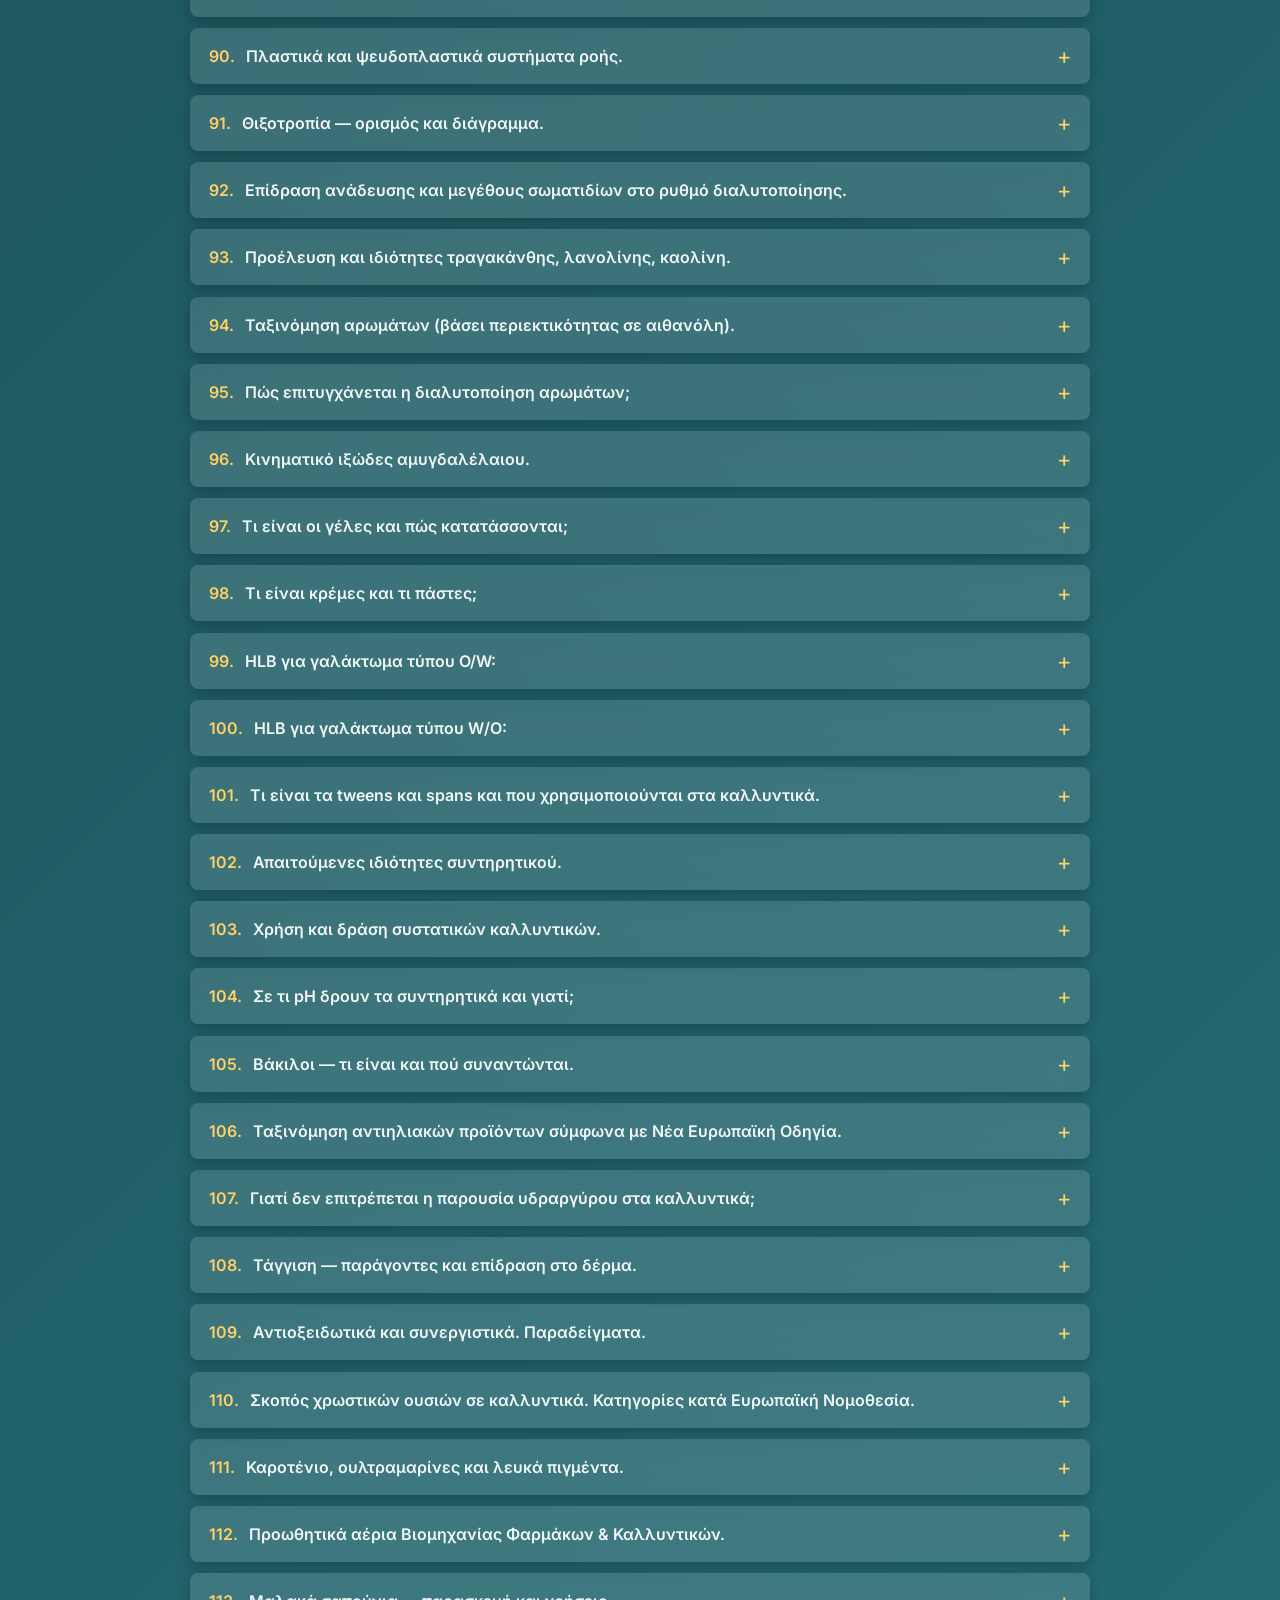
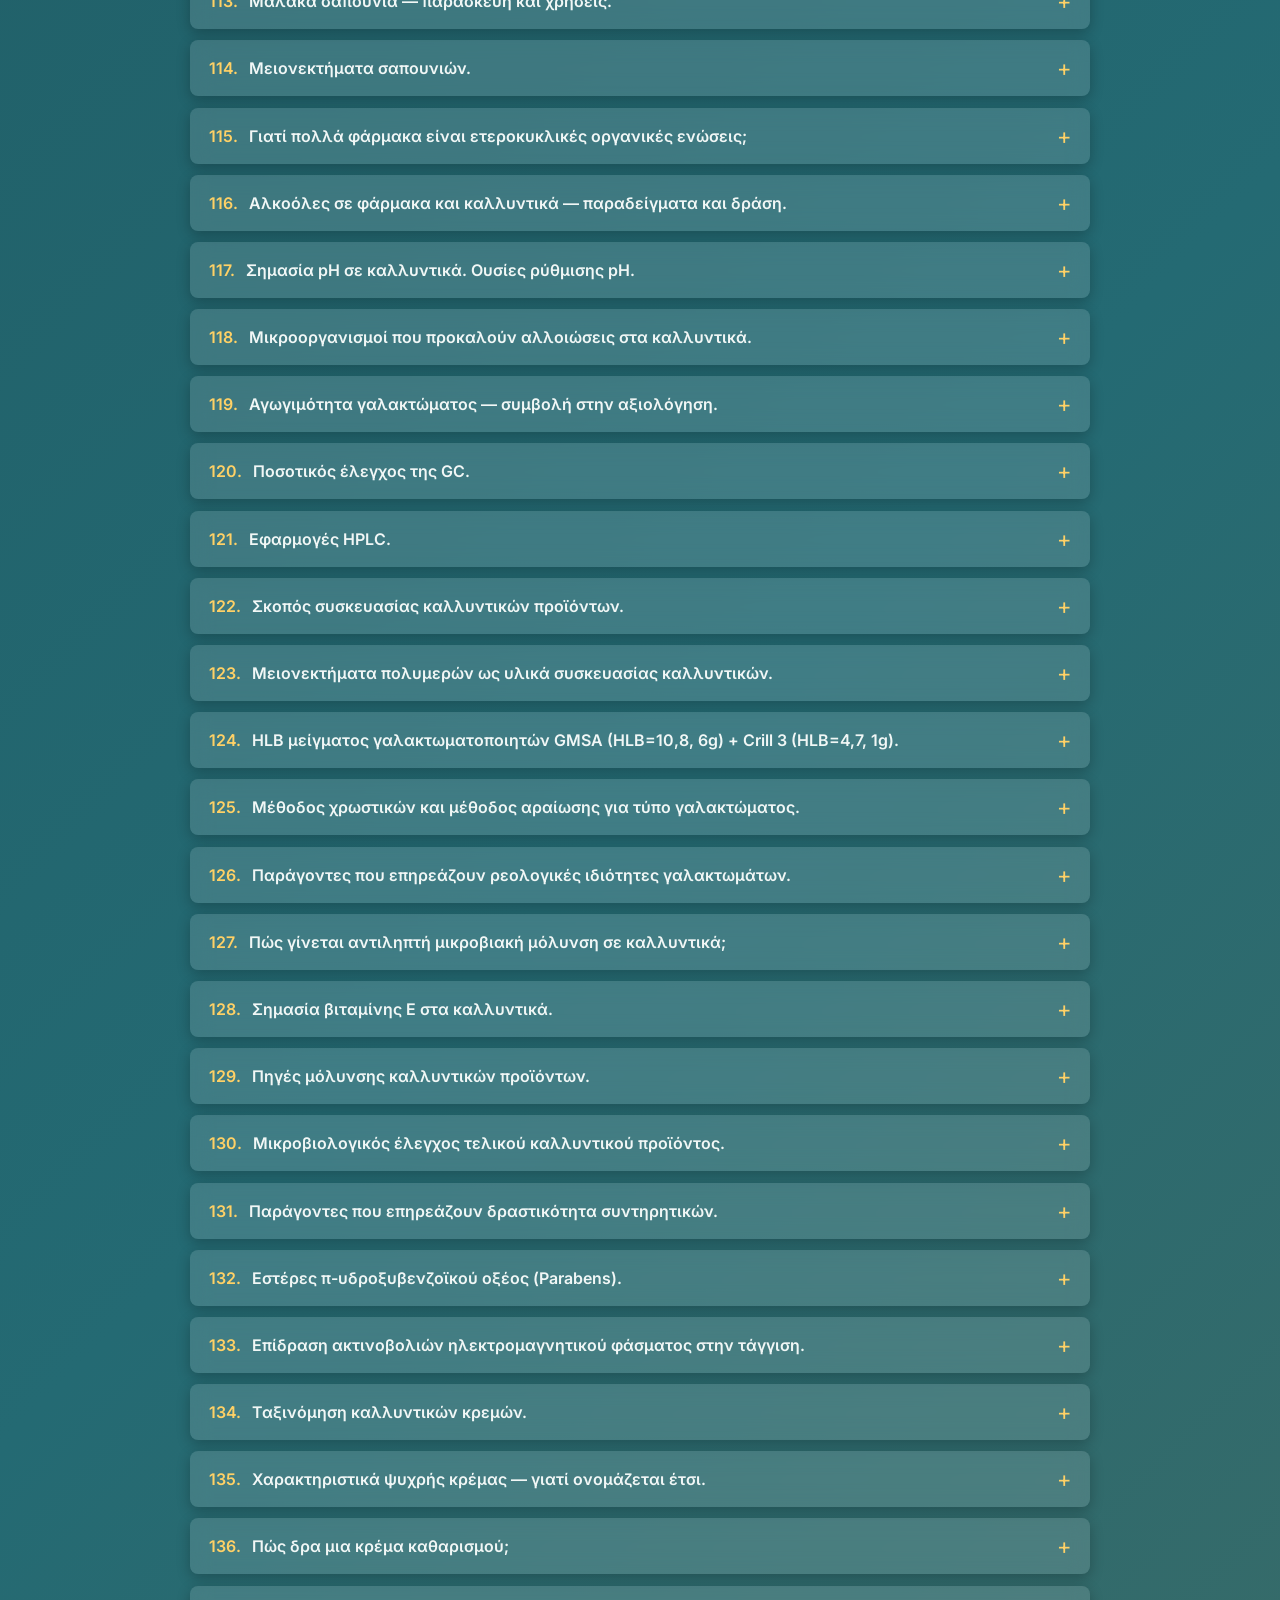
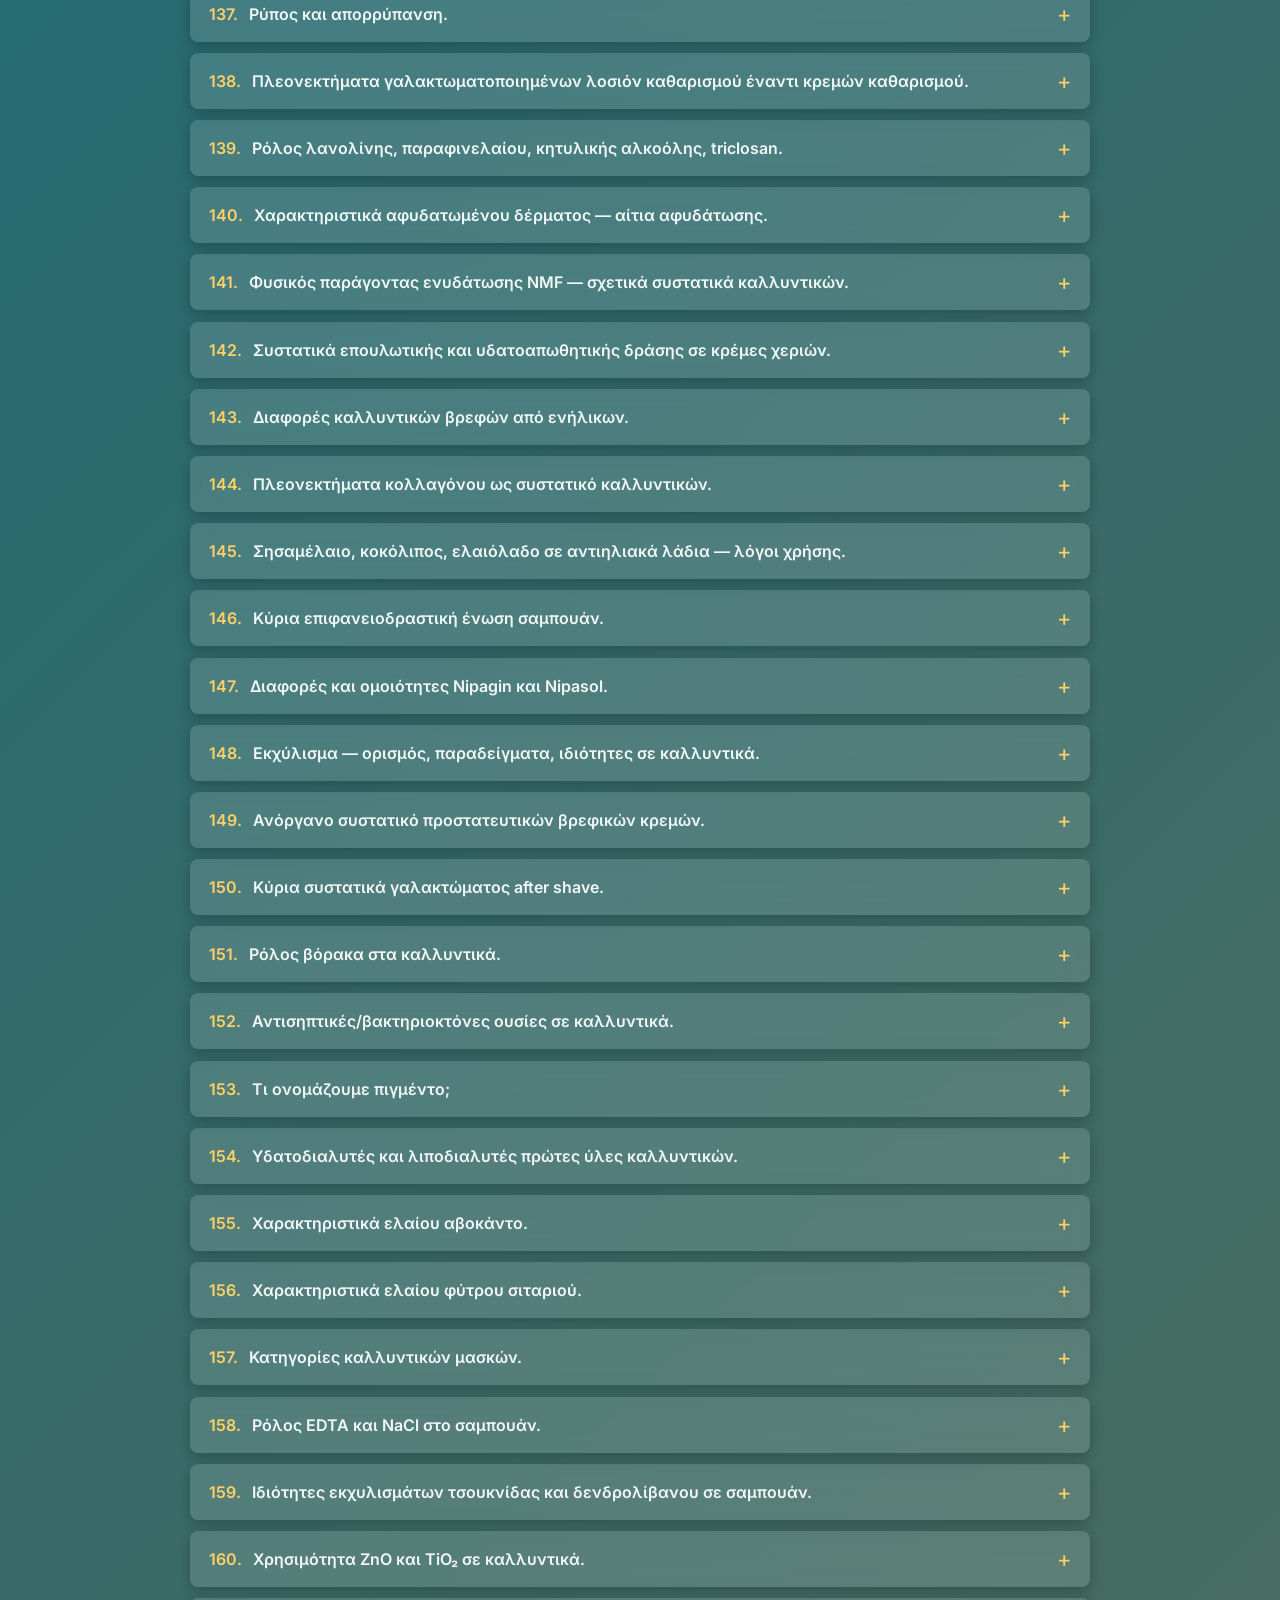
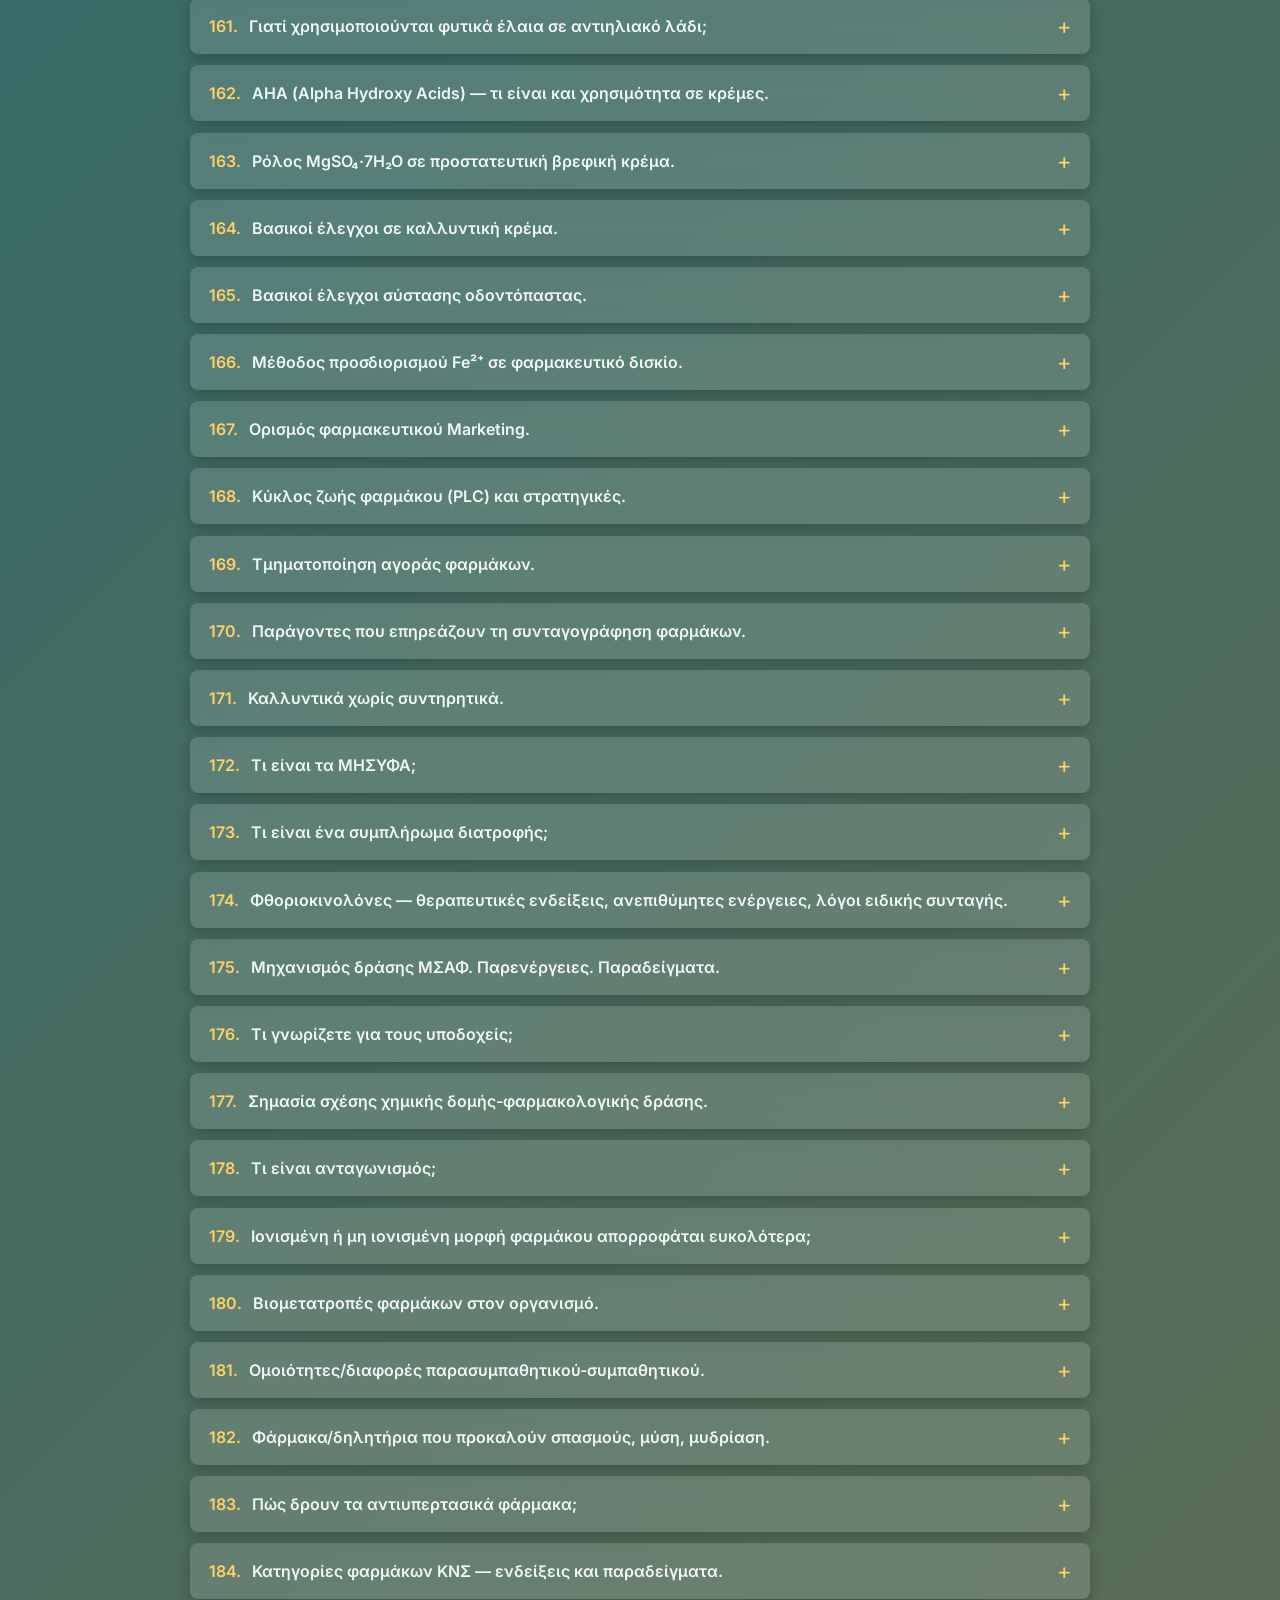
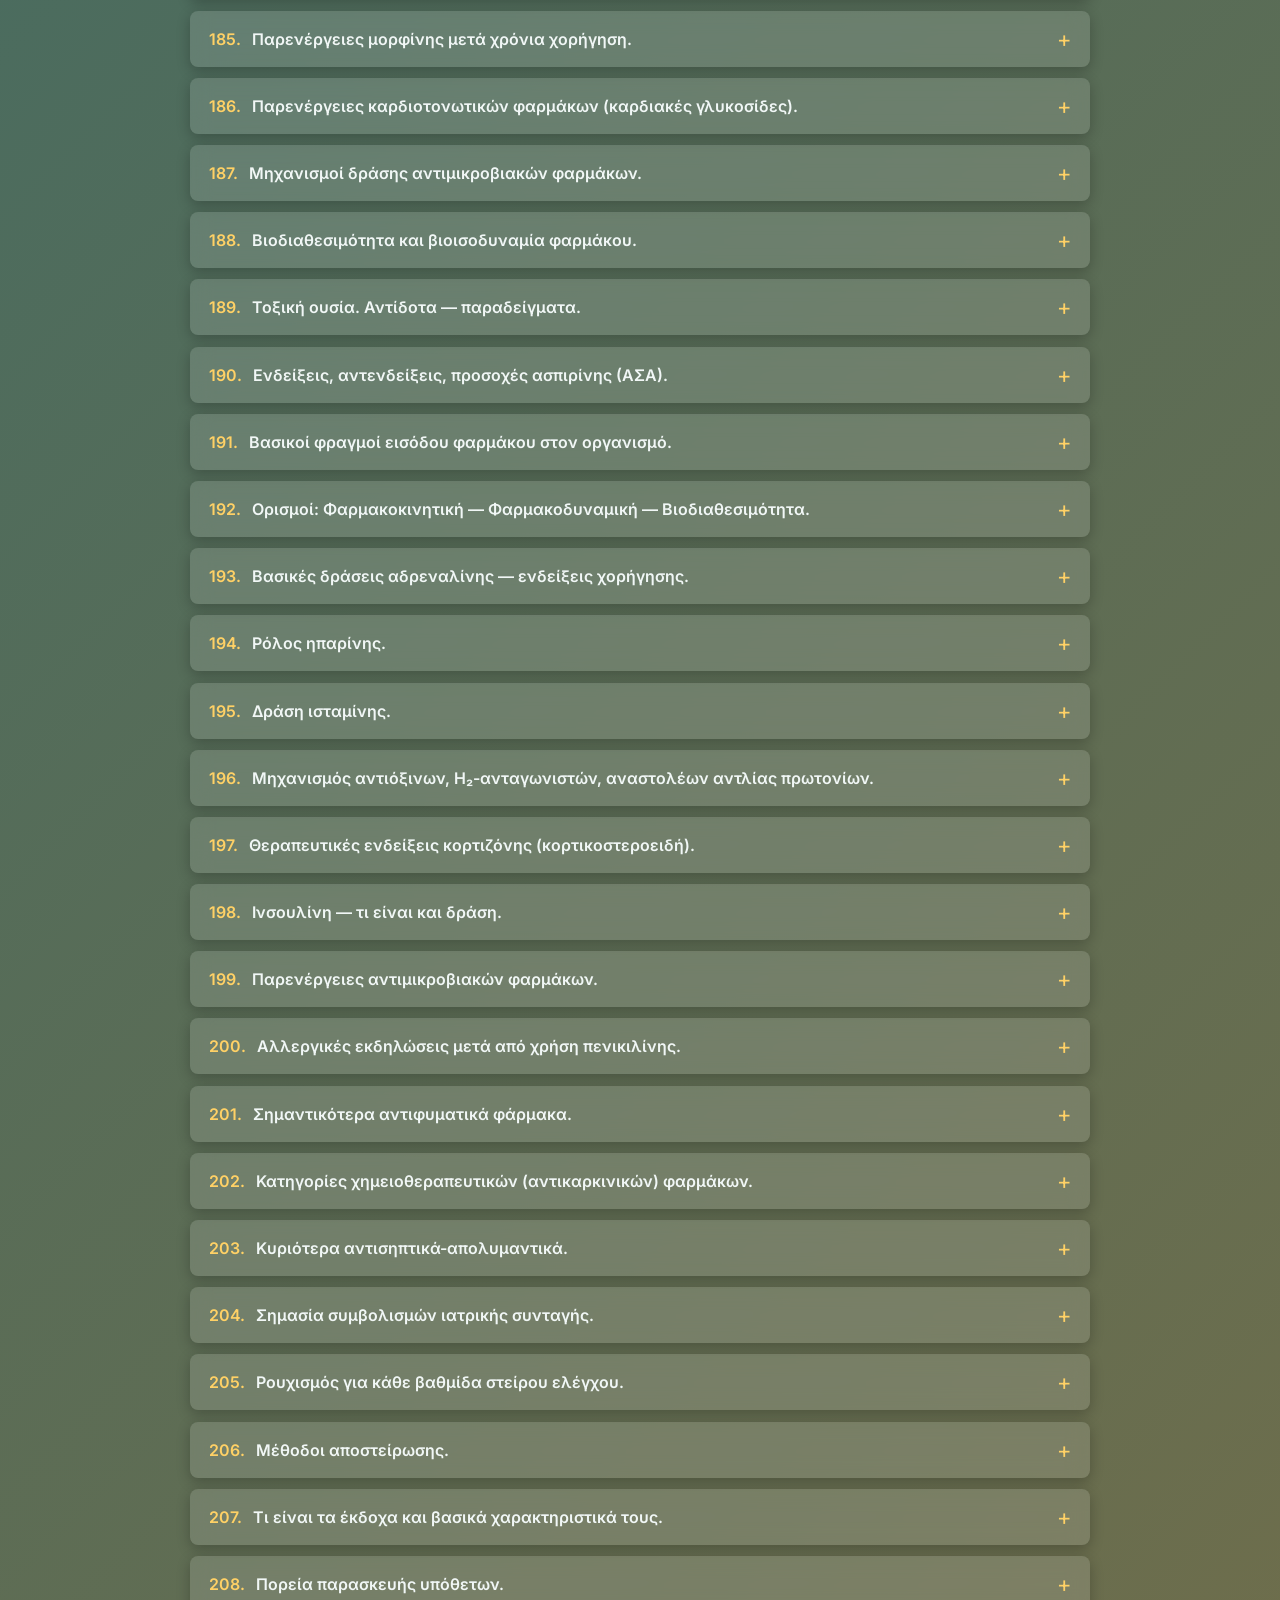
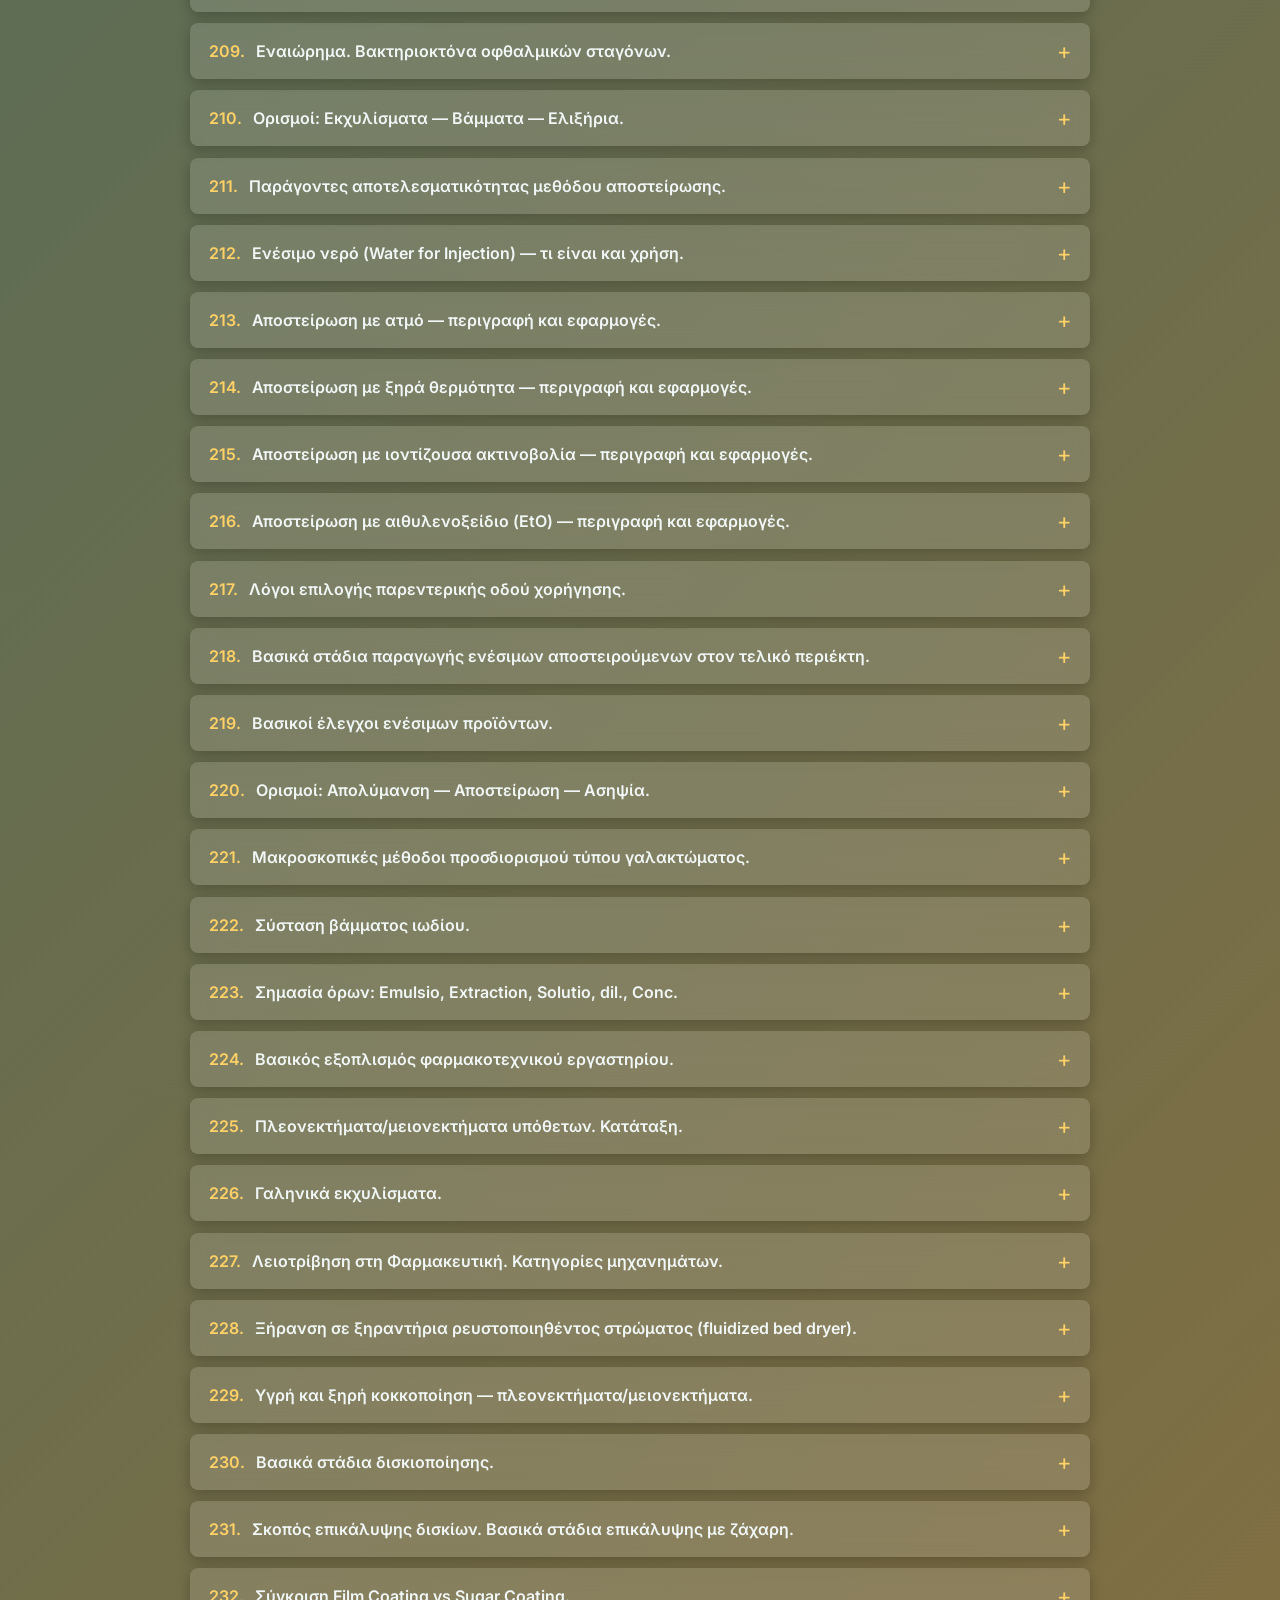
==== commit eccfa9d3: "Add files via upload" ====
--- a/group_b.html
+++ b/group_b.html
@@ -11,7 +11,6 @@
 </head>
 <body>
   <nav>
-    <div class="brand">Pharm Assist</div>
     <div class="nav-center">
       <a href="index.html">Ομάδα Α</a>
       <a href="group_b.html" class="active">Ομάδα Β</a>
--- a/style.css
+++ b/style.css
@@ -41,22 +41,20 @@
   box-shadow: 0 2px 12px rgba(0, 0, 0, 0.25);
 }
 
-.brand {
-  font-weight: 700;
-  color: var(--accent);
-  white-space: nowrap;
-}
-
 .nav-center {
   display: flex;
   justify-content: center;
   gap: 0.5rem;
+  grid-column: 2;
+  justify-self: center;
 }
 
 .nav-right {
   display: flex;
   justify-content: flex-end;
   position: relative;
+  grid-column: 3;
+  justify-self: end;
 }
 
 nav a {
@@ -405,16 +403,8 @@
 
 @media (max-width: 720px) {
   nav {
-    grid-template-columns: 1fr auto;
+    grid-template-columns: 1fr auto 1fr;
     gap: 0.75rem;
-  }
-
-  .brand {
-    display: none;
-  }
-
-  .nav-center {
-    justify-content: flex-start;
   }
 
   nav a {
@@ -441,6 +431,12 @@
   }
 
   .bmc-bubble {
-    display: none;
-  }
-}
+    max-width: min(220px, calc(100vw - 1.5rem));
+    font-size: 0.78rem;
+  }
+
+  .bmc-btn {
+    font-size: 0.88rem;
+    padding: 0.58rem 1rem;
+  }
+}
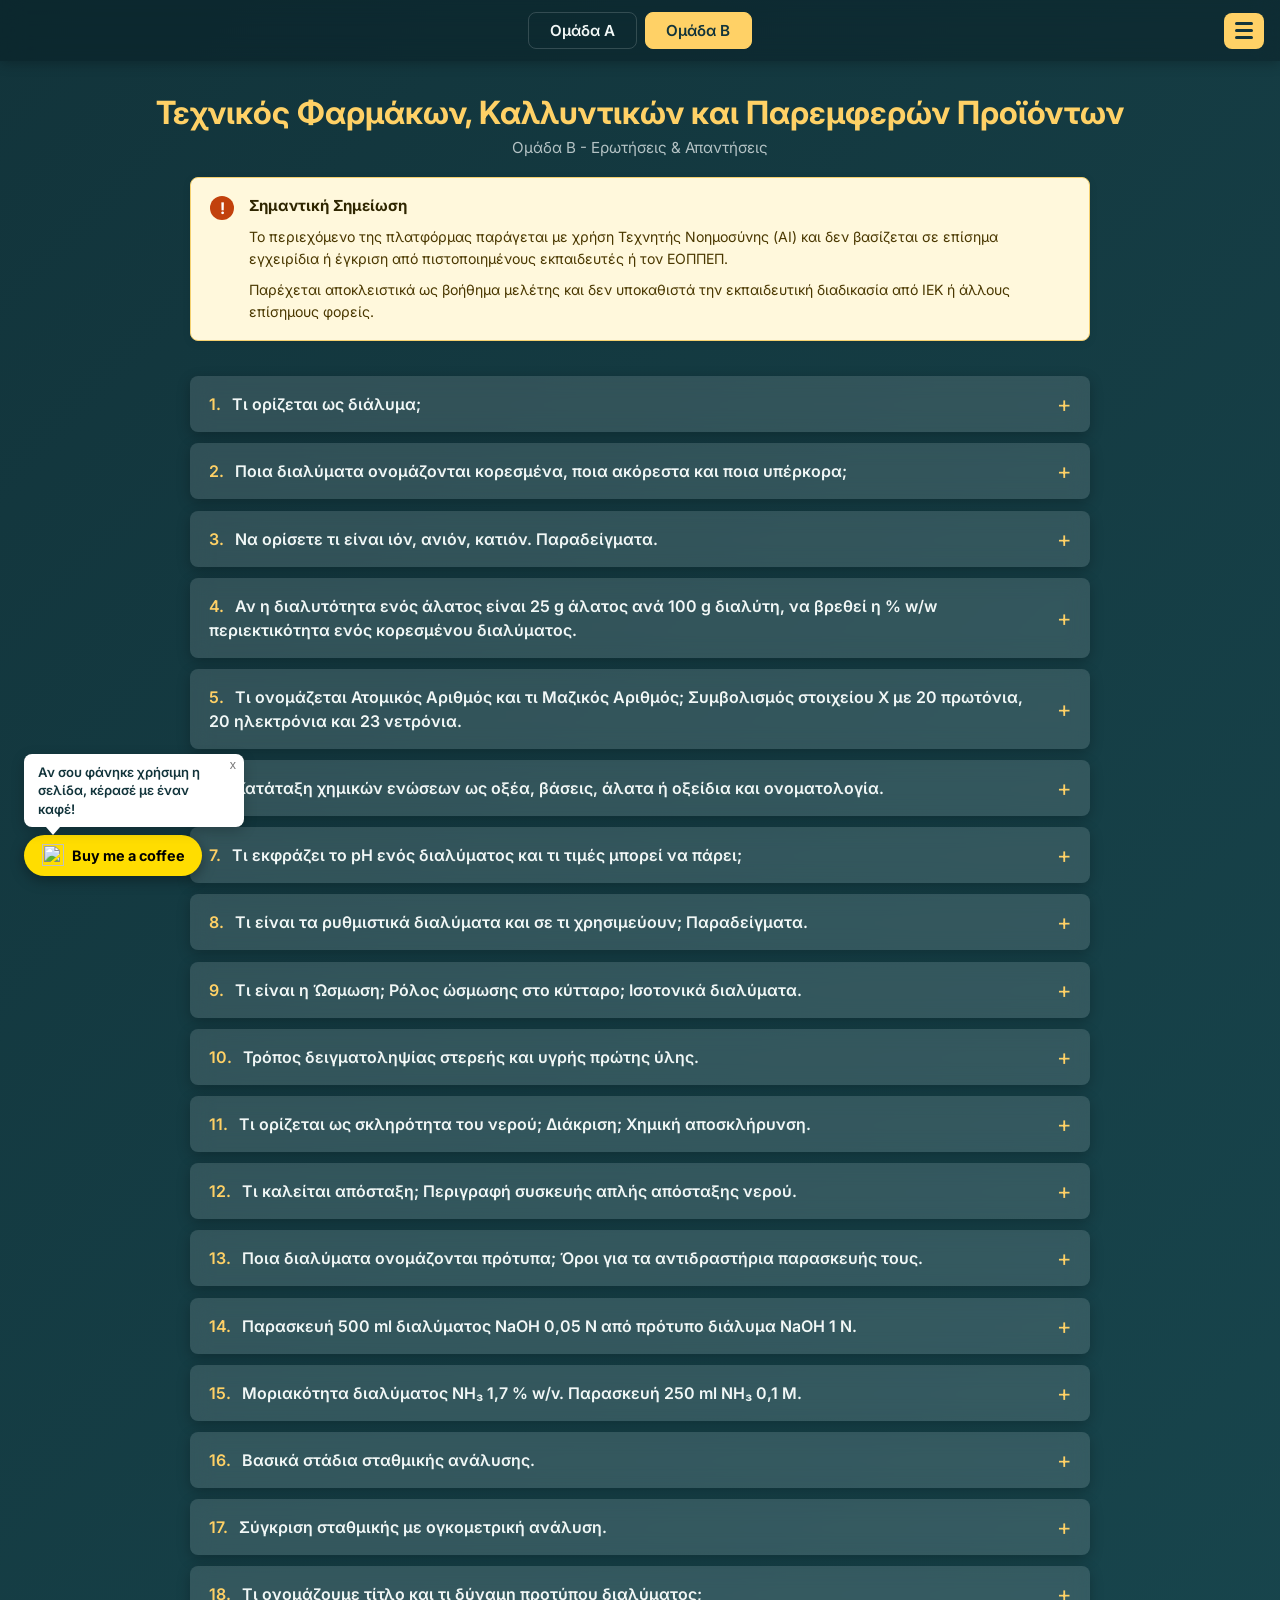
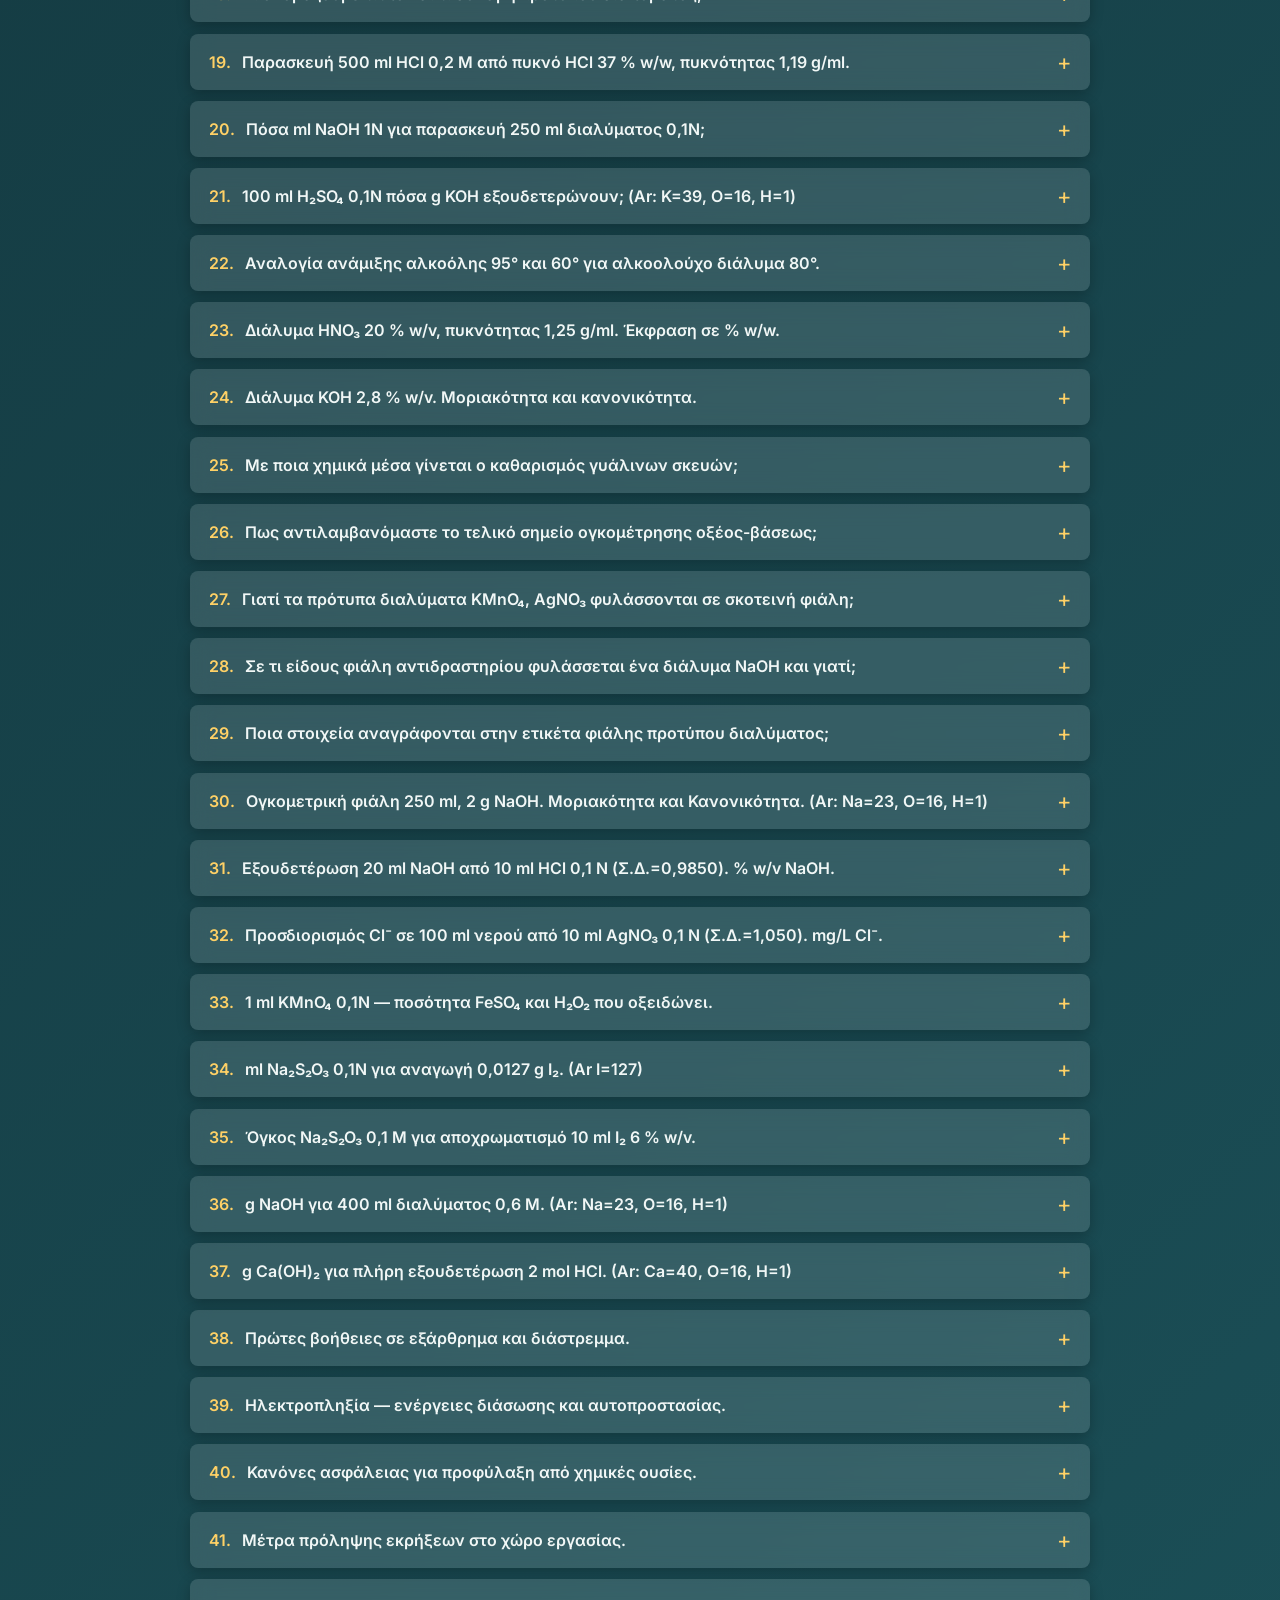
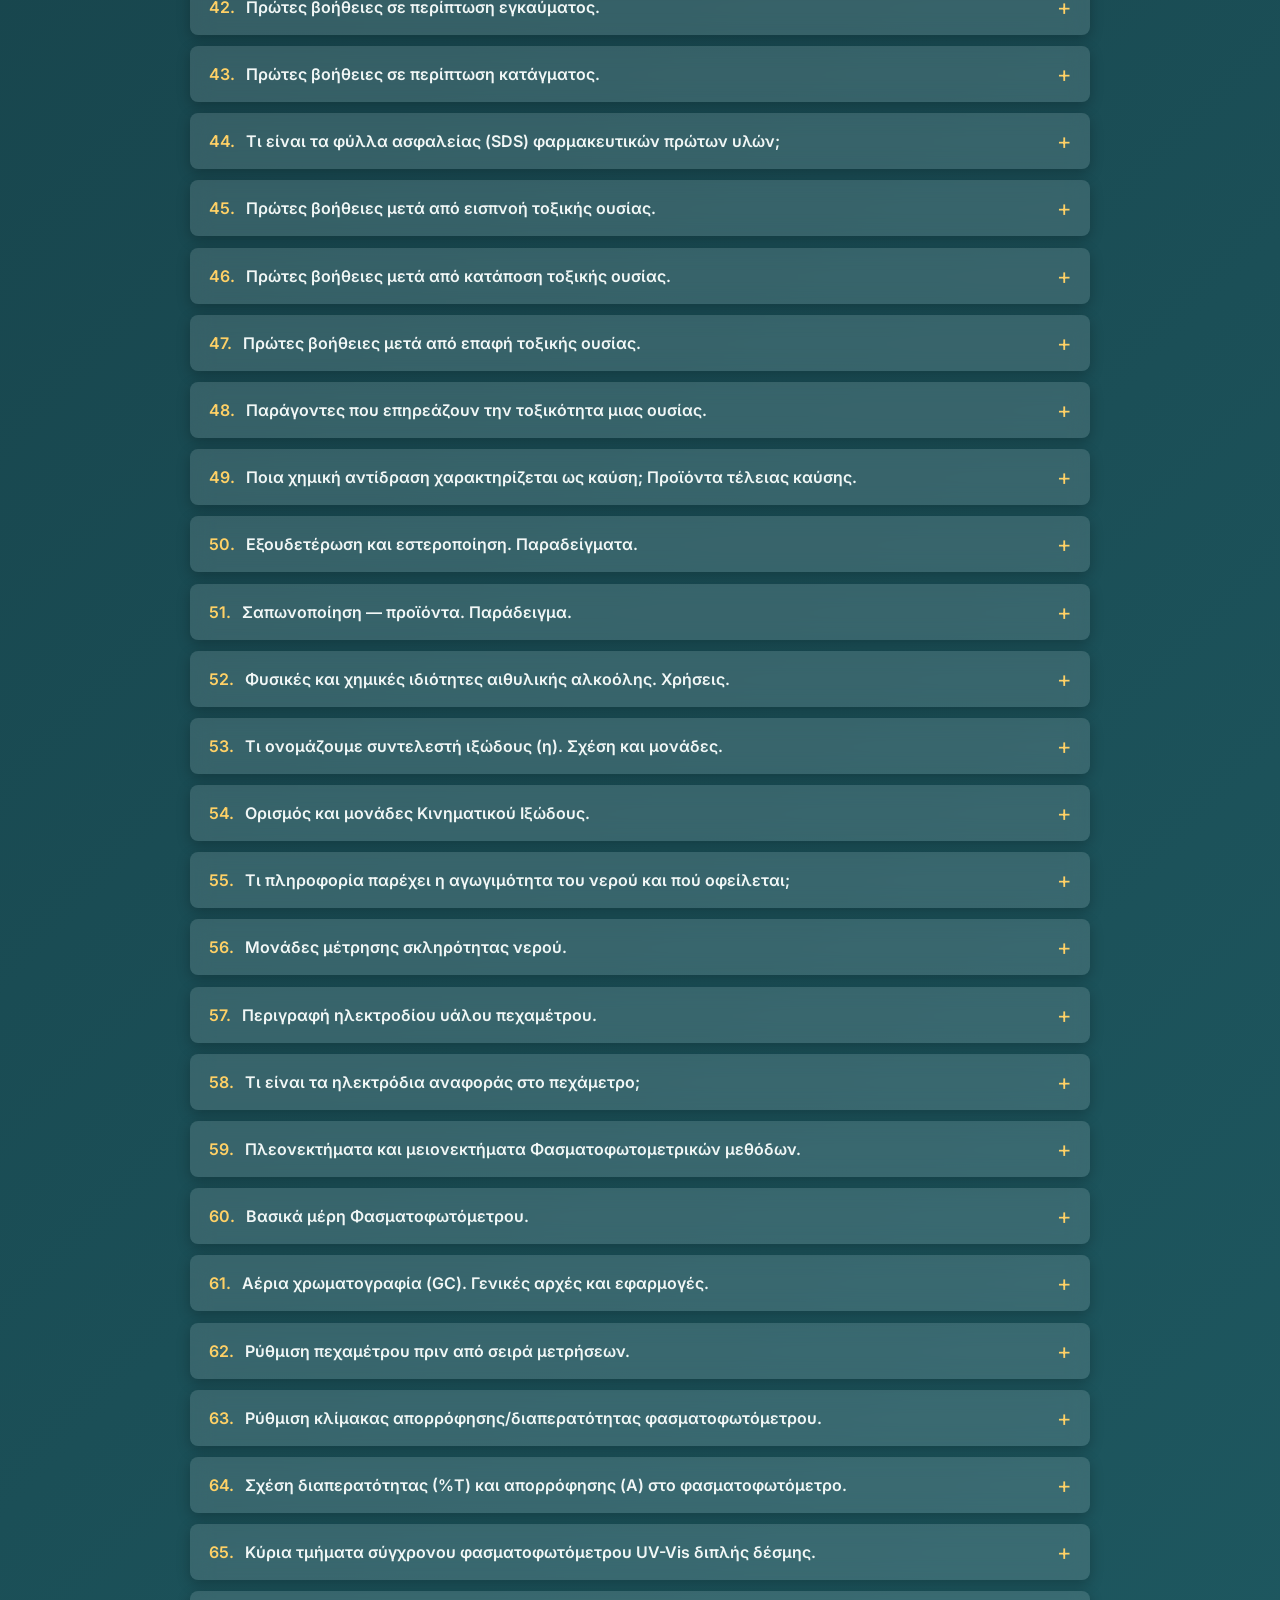
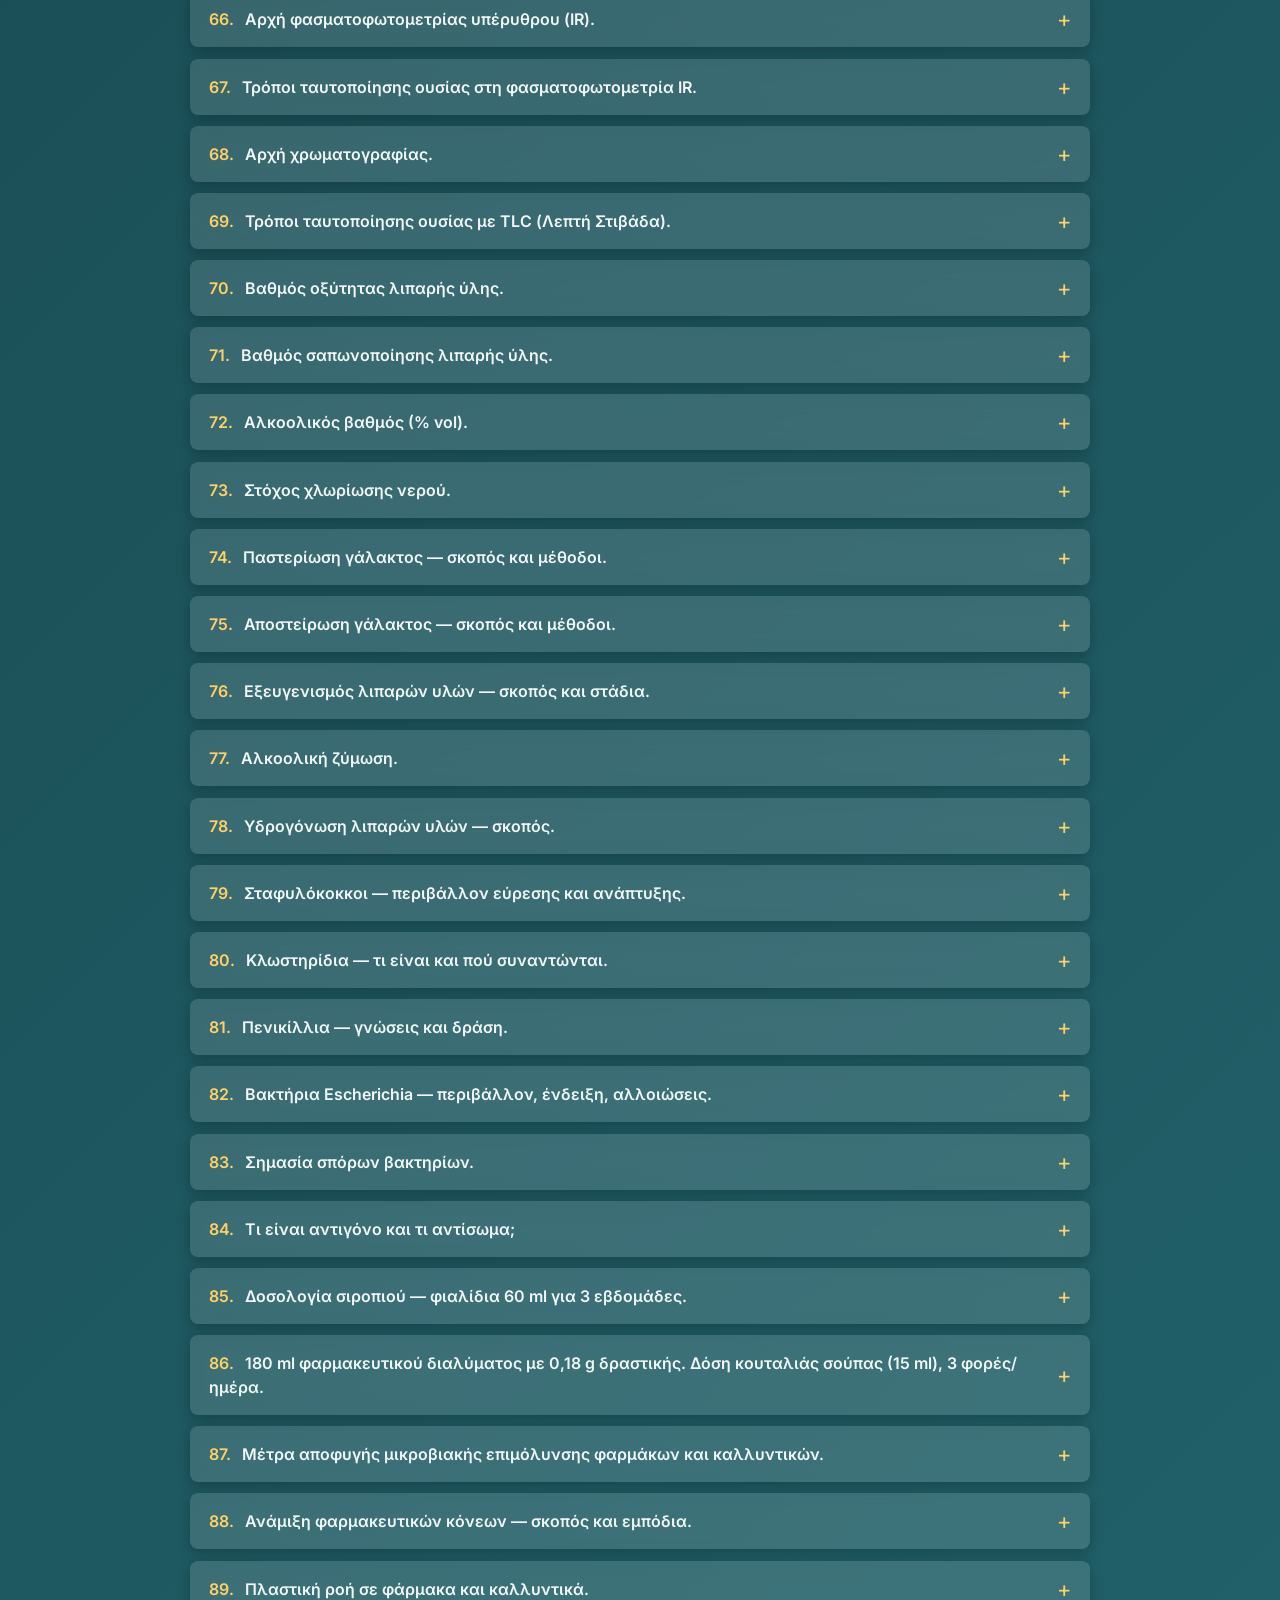
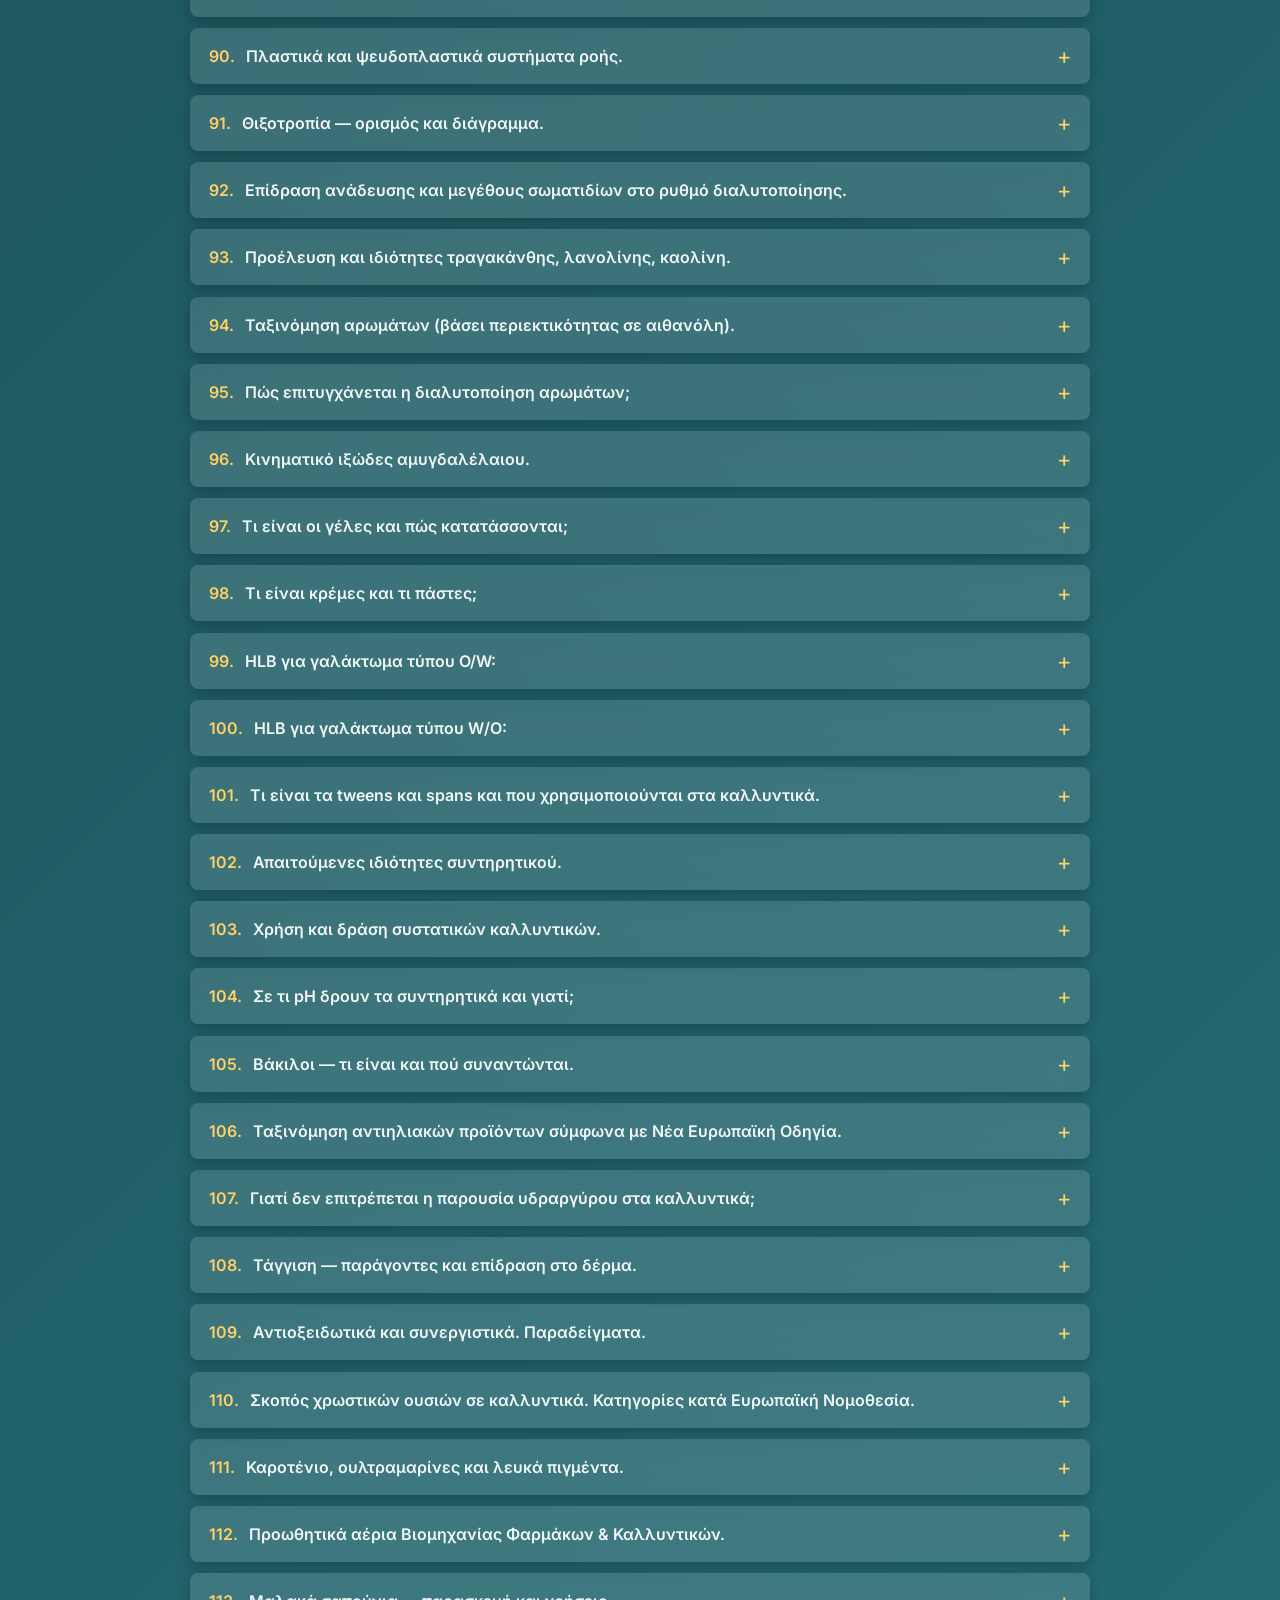
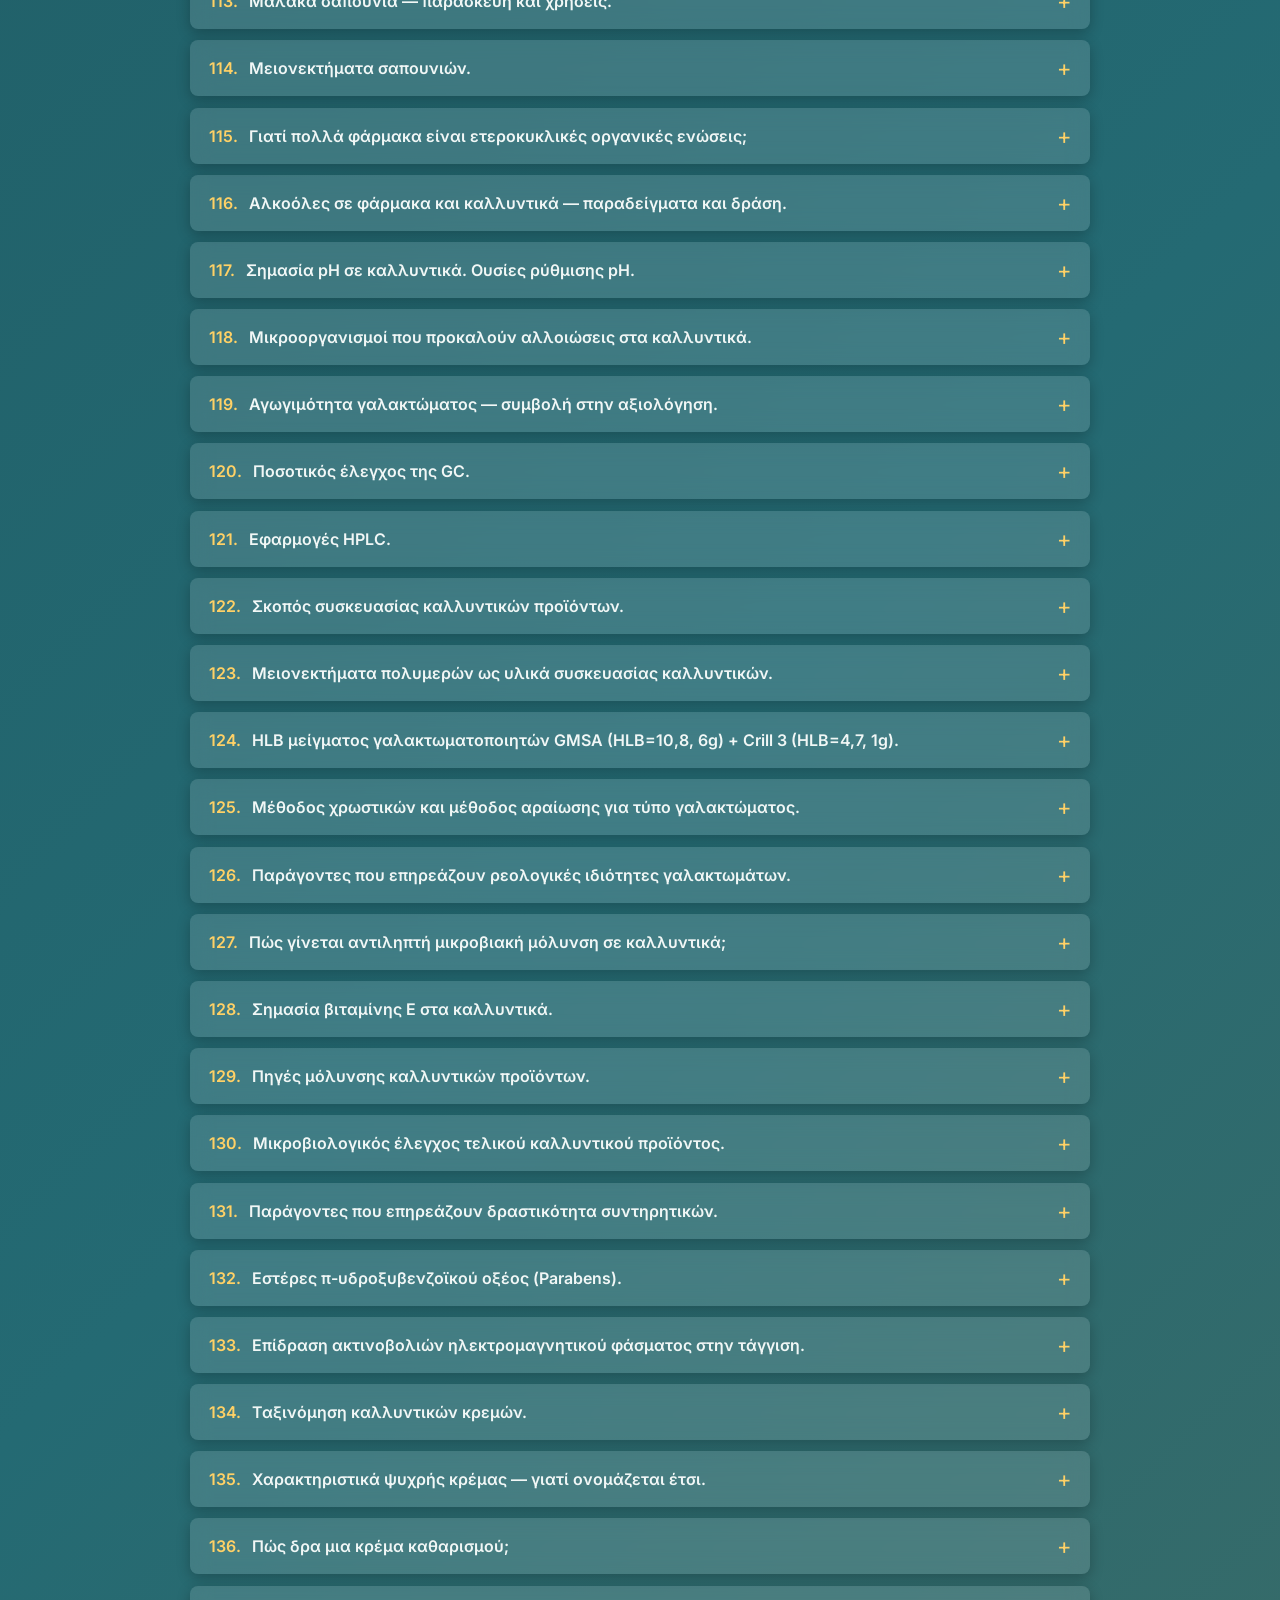
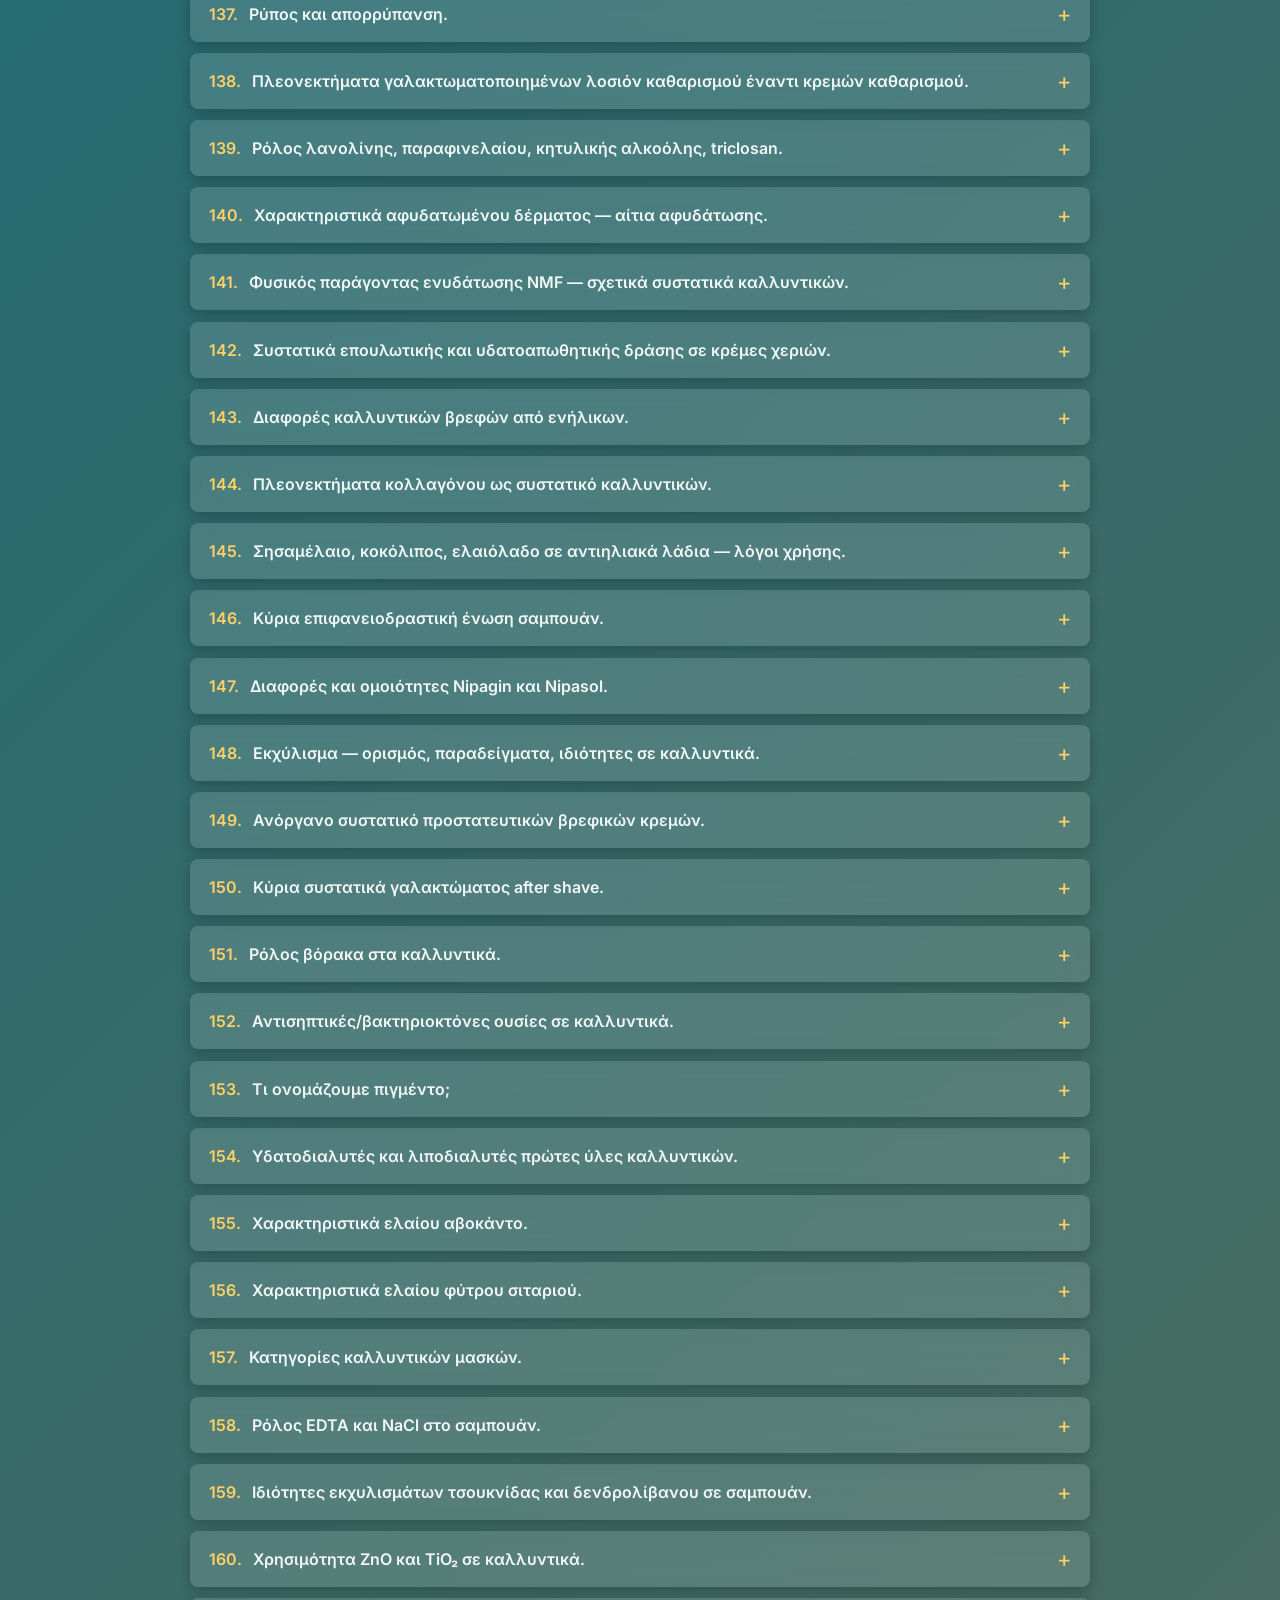
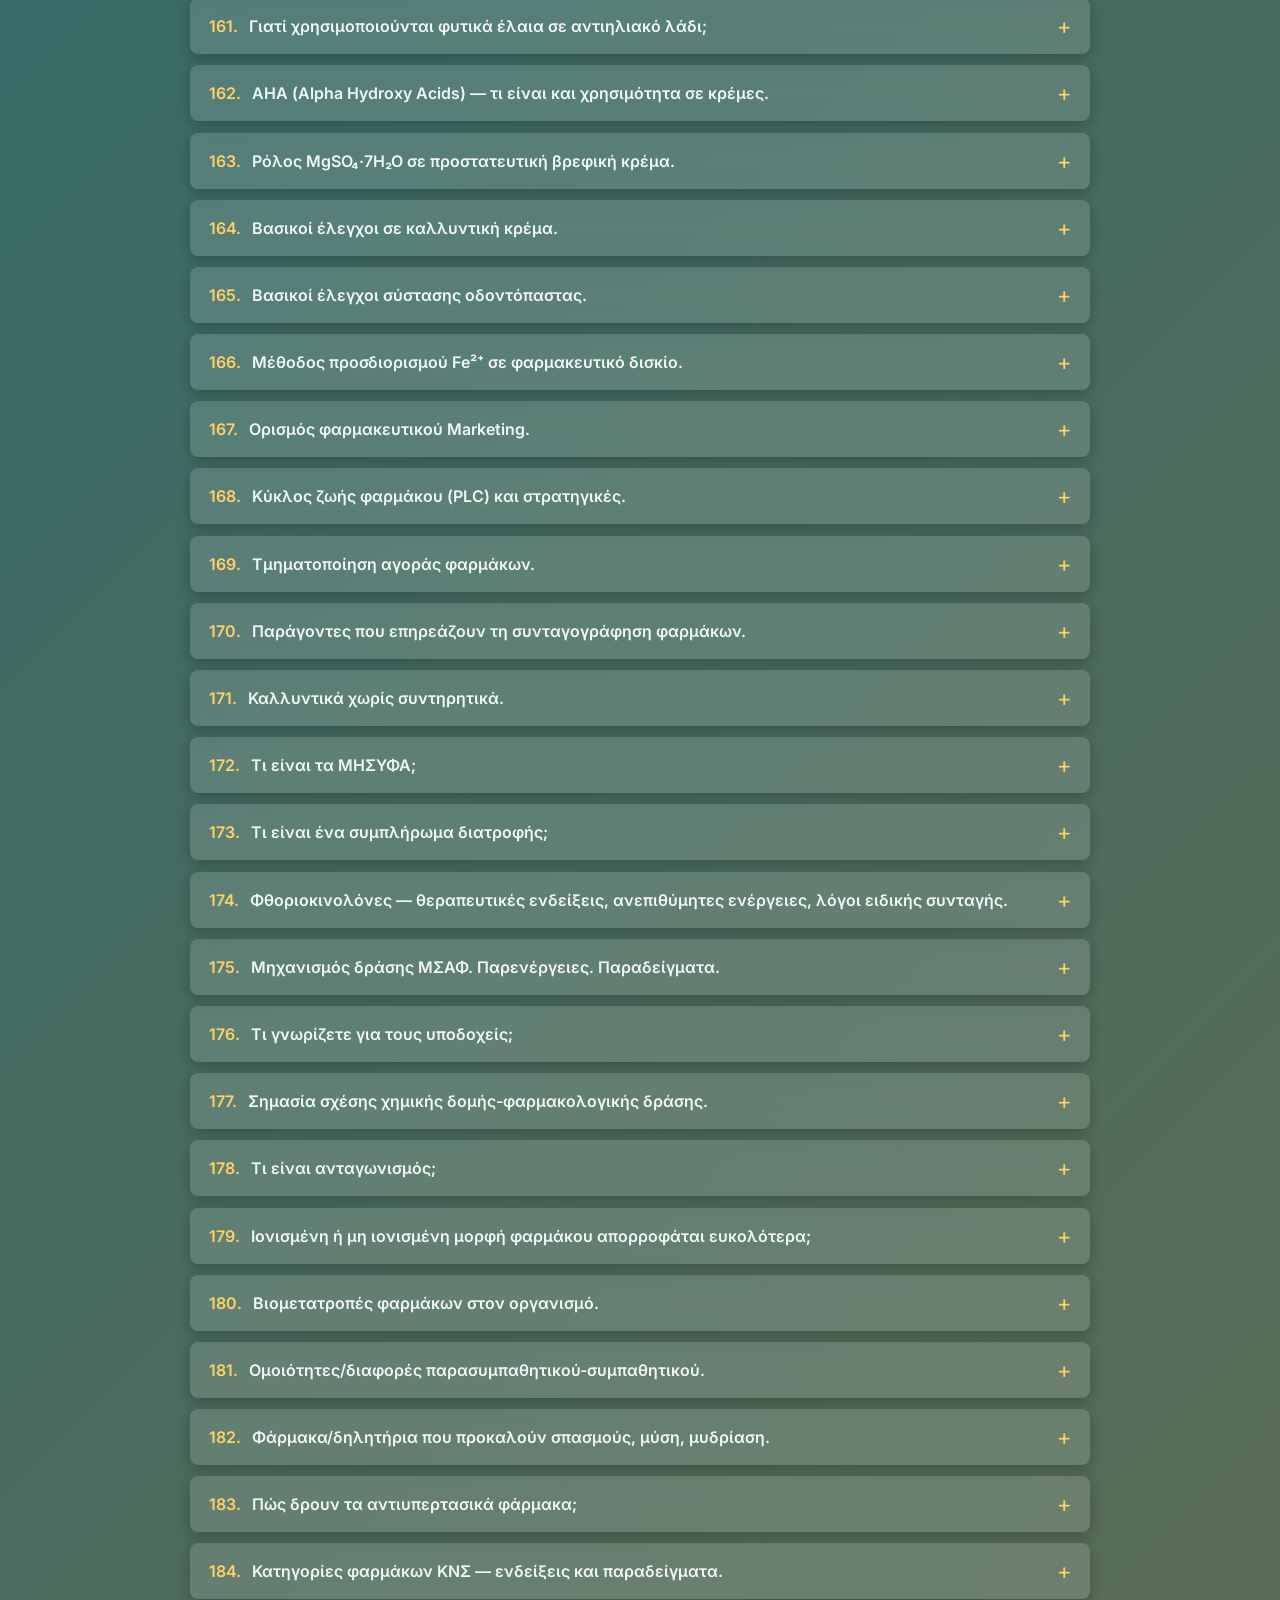
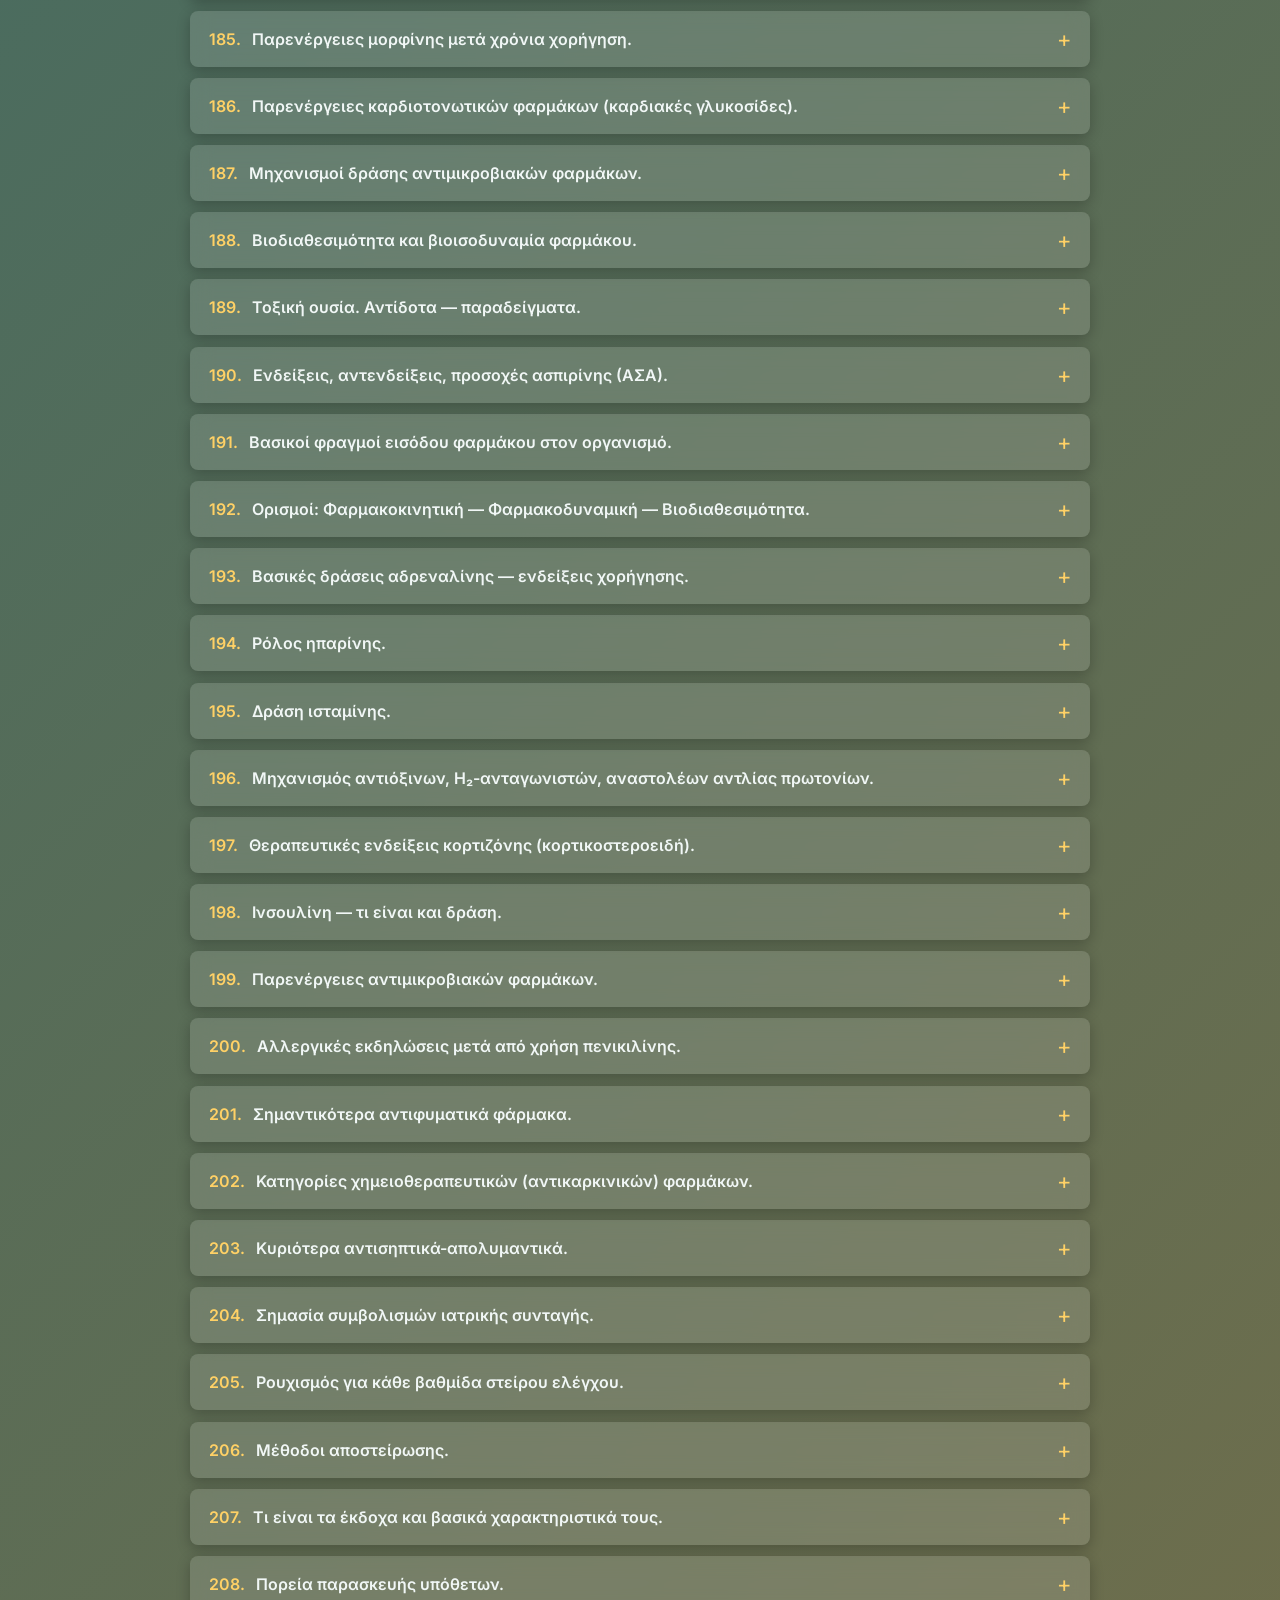
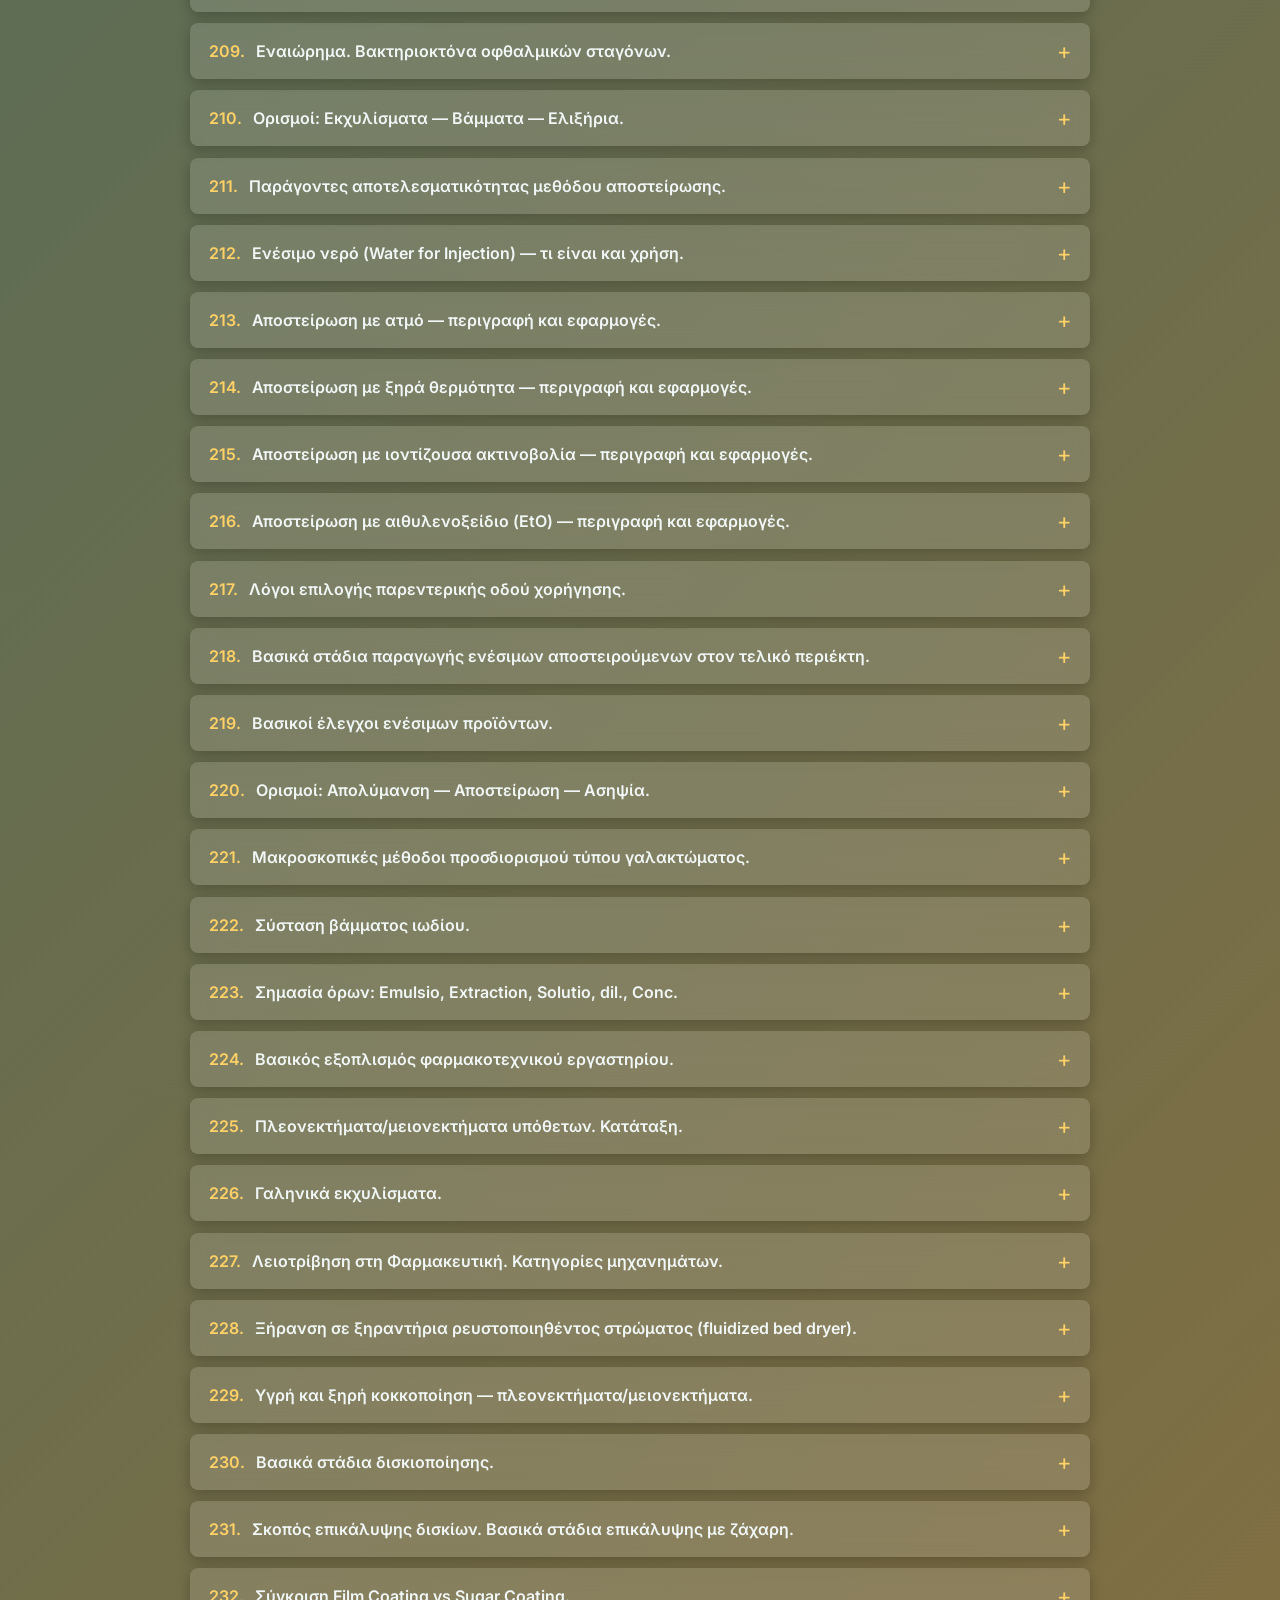
==== commit 070be12e: "Swap header title and subtitle in group_b.html" ====
--- a/group_b.html
+++ b/group_b.html
@@ -26,8 +26,8 @@
   </nav>
 
   <header>
-    <h1>Ομάδα Β - Ερωτήσεις &amp; Απαντήσεις</h1>
-    <p class="subtitle">Τεχνικός Φαρμάκων, Καλλυντικών και Παρεμφερών Προϊόντων</p>
+    <h1>Τεχνικός Φαρμάκων, Καλλυντικών και Παρεμφερών Προϊόντων</h1>
+    <p class="subtitle">Ομάδα Β - Ερωτήσεις &amp; Απαντήσεις</p>
   </header>
 
   <section class="disclaimer" aria-label="Σημαντική σημείωση">
